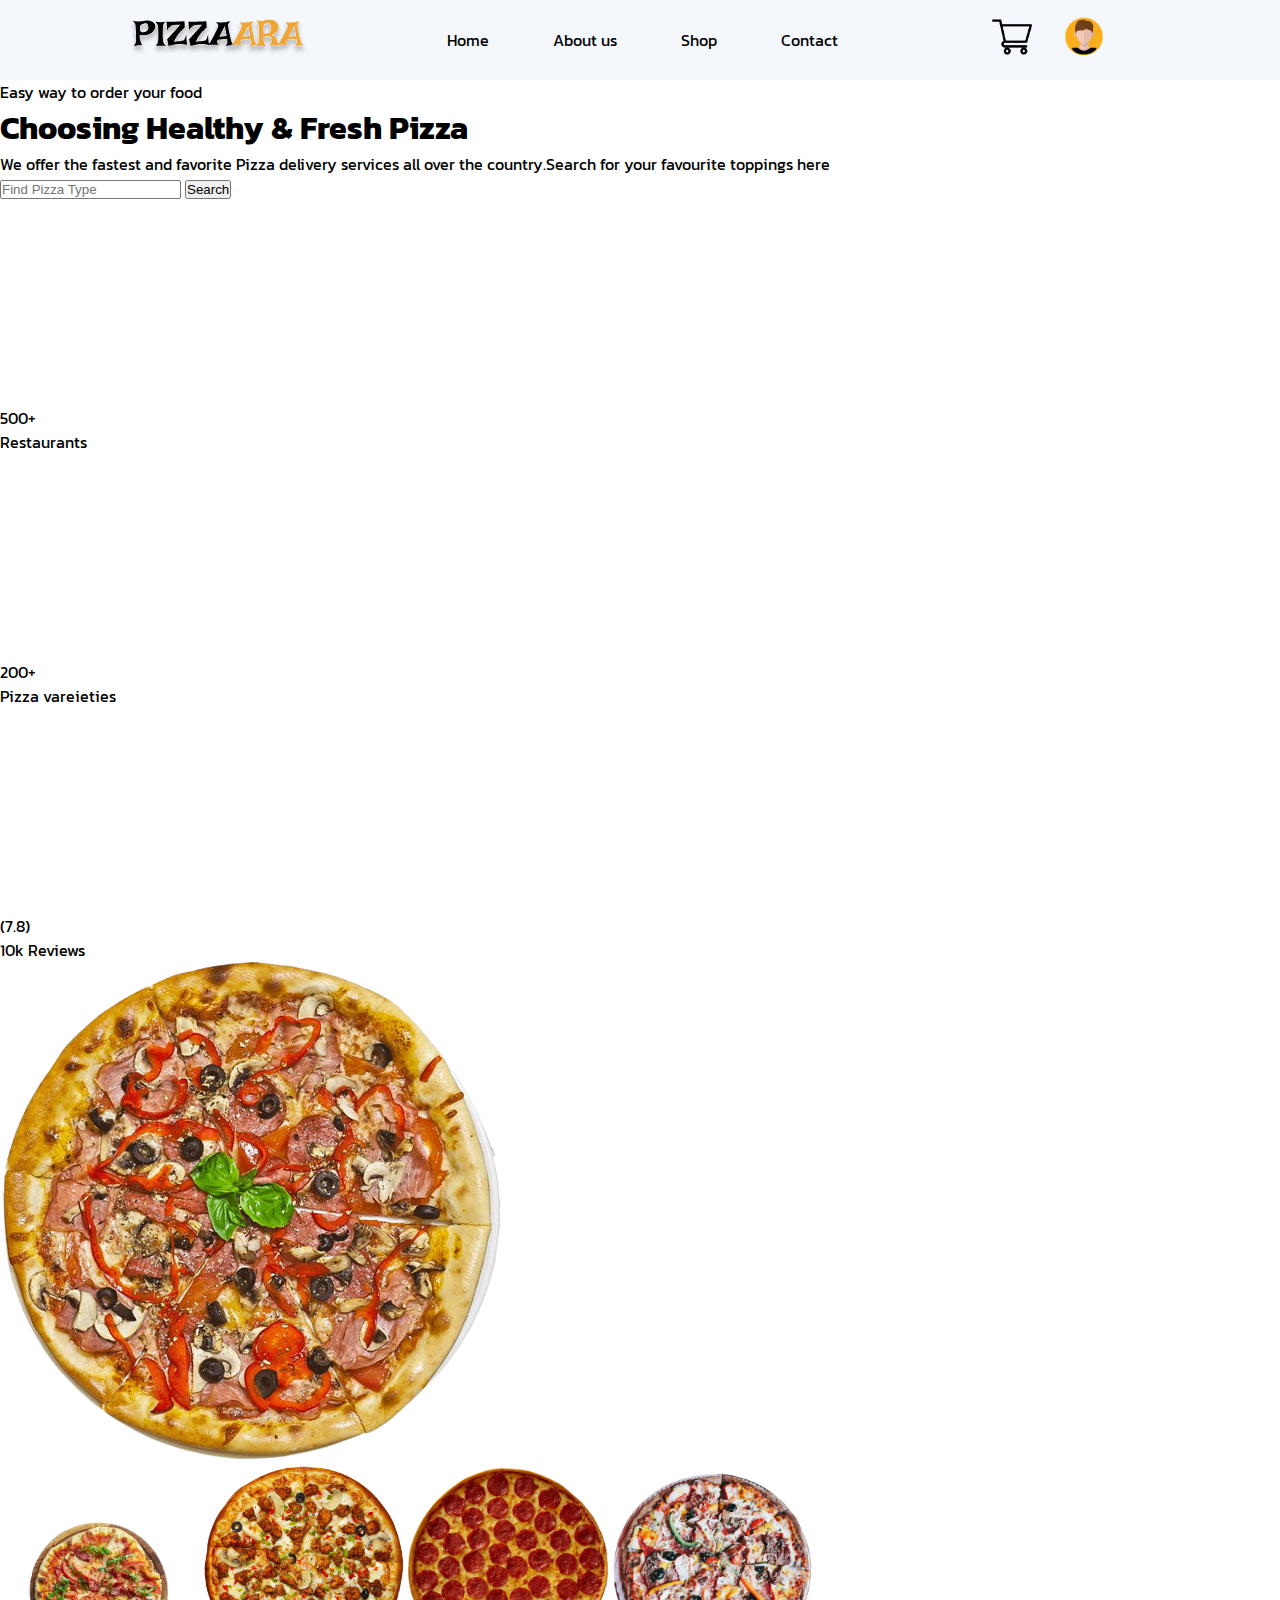
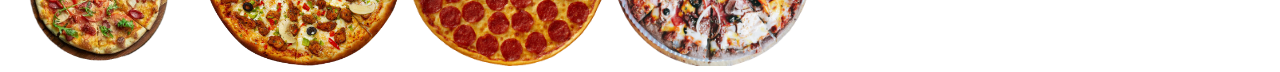
==== index.html @ 5b7cef4e "completed the markup for the hero-secction" ====
<!DOCTYPE html>
<html lang="en">
  <head>
    <link
      rel="stylesheet"
      href="https://cdnjs.cloudflare.com/ajax/libs/font-awesome/6.4.0/css/all.min.css"
      integrity="sha512-iecdLmaskl7CVkqkXNQ/ZH/XLlvWZOJyj7Yy7tcenmpD1ypASozpmT/E0iPtmFIB46ZmdtAc9eNBvH0H/ZpiBw=="
      crossorigin="anonymous"
      referrerpolicy="no-referrer"
    />
    <link rel="preconnect" href="https://fonts.googleapis.com" />
    <link rel="preconnect" href="https://fonts.gstatic.com" crossorigin />
    <link
      href="https://fonts.googleapis.com/css2?family=Kanit:wght@400;700&display=swap"
      rel="stylesheet"
    />
    <link href="CSS/style.css" rel="stylesheet" />
    <meta charset="UTF-8" />
    <meta http-equiv="X-UA-Compatible" content="IE=edge" />
    <meta name="viewport" content="width=device-width, initial-scale=1.0" />
    <title>Pizaara Deliveries</title>
  </head>
  <body>
    <header>
      <nav class="nav">
        <div class="container">
          <div class="nav__container">
            <div class="nav__left">
              <img src="images/logo.svg" alt="logo for pizzaara deliveries" />
            </div>
            <div class="nav__center">
              <ul>
                <li><a href="#">Home</a></li>
                <li><a href="#">About us</a></li>
                <li><a href="#">Shop</a></li>
                <li><a href="#">Contact</a></li>
              </ul>
            </div>
            <div class="nav__right">
              <ul>
                <li>
                  <img
                    width="40"
                    src="images/shopping-cart.png"
                    alt="shopping-cart"
                  />
                </li>
                <li>
                  <img width="40" src="images/avatar.png" alt="user profile" />
                </li>
                <li><i class="fa-solid fa-bars-staggered"></i></li>
              </ul>
            </div>
          </div>
        </div>
      </nav>
      <section class="hero">
        <div class="hero__left">
          <p>Easy way to order your food</p>
          <h1>
            Choosing <span class="hero__left--orange">Healthy</span> &<span
              class="hero__left--orange"
            >
              Fresh </span
            >Pizza
          </h1>
          <p>
            We offer the fastest and favorite Pizza delivery services all over
            the country.Search for your favourite toppings here
          </p>
          <div class="hero__left--search">
            <i class="fa-solid fa-magnifying-glass"></i>
            <form>
              <input placeholder="Find Pizza Type" type="text" />
              <button type="submit">Search</button>
            </form>
          </div>
          <div class="hero__left--stats">
            <div class="hero__left__stats--gray">
              <div>
                <img
                  width="200"
                  src="images/cutlery.png"
                  alt="these are cutlery"
                />
              </div>
              <p>500+</p>
              <p>Restaurants</p>
            </div>
            <div class="hero__left__stats--gray">
              <div>
                <img
                  width="200"
                  src="images/fresh-pizza.png"
                  alt="they are fresh-pizza"
                />
              </div>
              <p>200+</p>
              <p>Pizza vareieties</p>
            </div>
            <div class="hero__left__stats--gray">
              <div><img width="200" src="images/star.png" alt="star" /></div>
              <p>(7.8)</p>
              <p>10k Reviews</p>
            </div>
          </div>
        </div>

        <div class="hero__right">
          <div>
            <div class="hero__right--large">
              <img src="images/hero-pizza.png" alt="hero-pizza"/>
            </div>
            <div class="hero__right--small">
              <img width="200" src="images/pizza-1.png" alt="pizza-1"/>
              <img width="200" src="images/pizza-2.png" alt="pizza-2"/>
              <img width="200" src="images/pizza-3.png" alt="pizza-3"/>
              <img  width="200" src="images/pizza-4.png" alt="pizza-4"/>
            </div>
          </div>
        </div>
      </section>
    </header>
    <main></main>
    <footer></footer>
  </body>
</html>
---- CSS/style.css ----
* {
  padding: 0;
  margin: 0;
  box-sizing: border-box;
}

.container {
  margin: 0 auto;
  width: 80%;
}

ul li {
  list-style-type: none;
}

a {
  text-decoration: none;
}

body {
  font-family: "Kanit", sans-serif;
}

.nav {
  background-color: #f4f7fb;
}
.nav__container {
  display: flex;
  justify-content: space-between;
  align-items: center;
  flex-direction: row;
}
.nav ul {
  display: flex;
  justify-content: space-between;
  align-items: center;
  flex-direction: row;
}
.nav ul li {
  padding: 1em;
  font-size: 1rem;
}
.nav ul li a {
  color: #000;
  padding: 1em;
}
.nav ul li a:hover {
  background-color: #eea539;
  color: #fff;
}
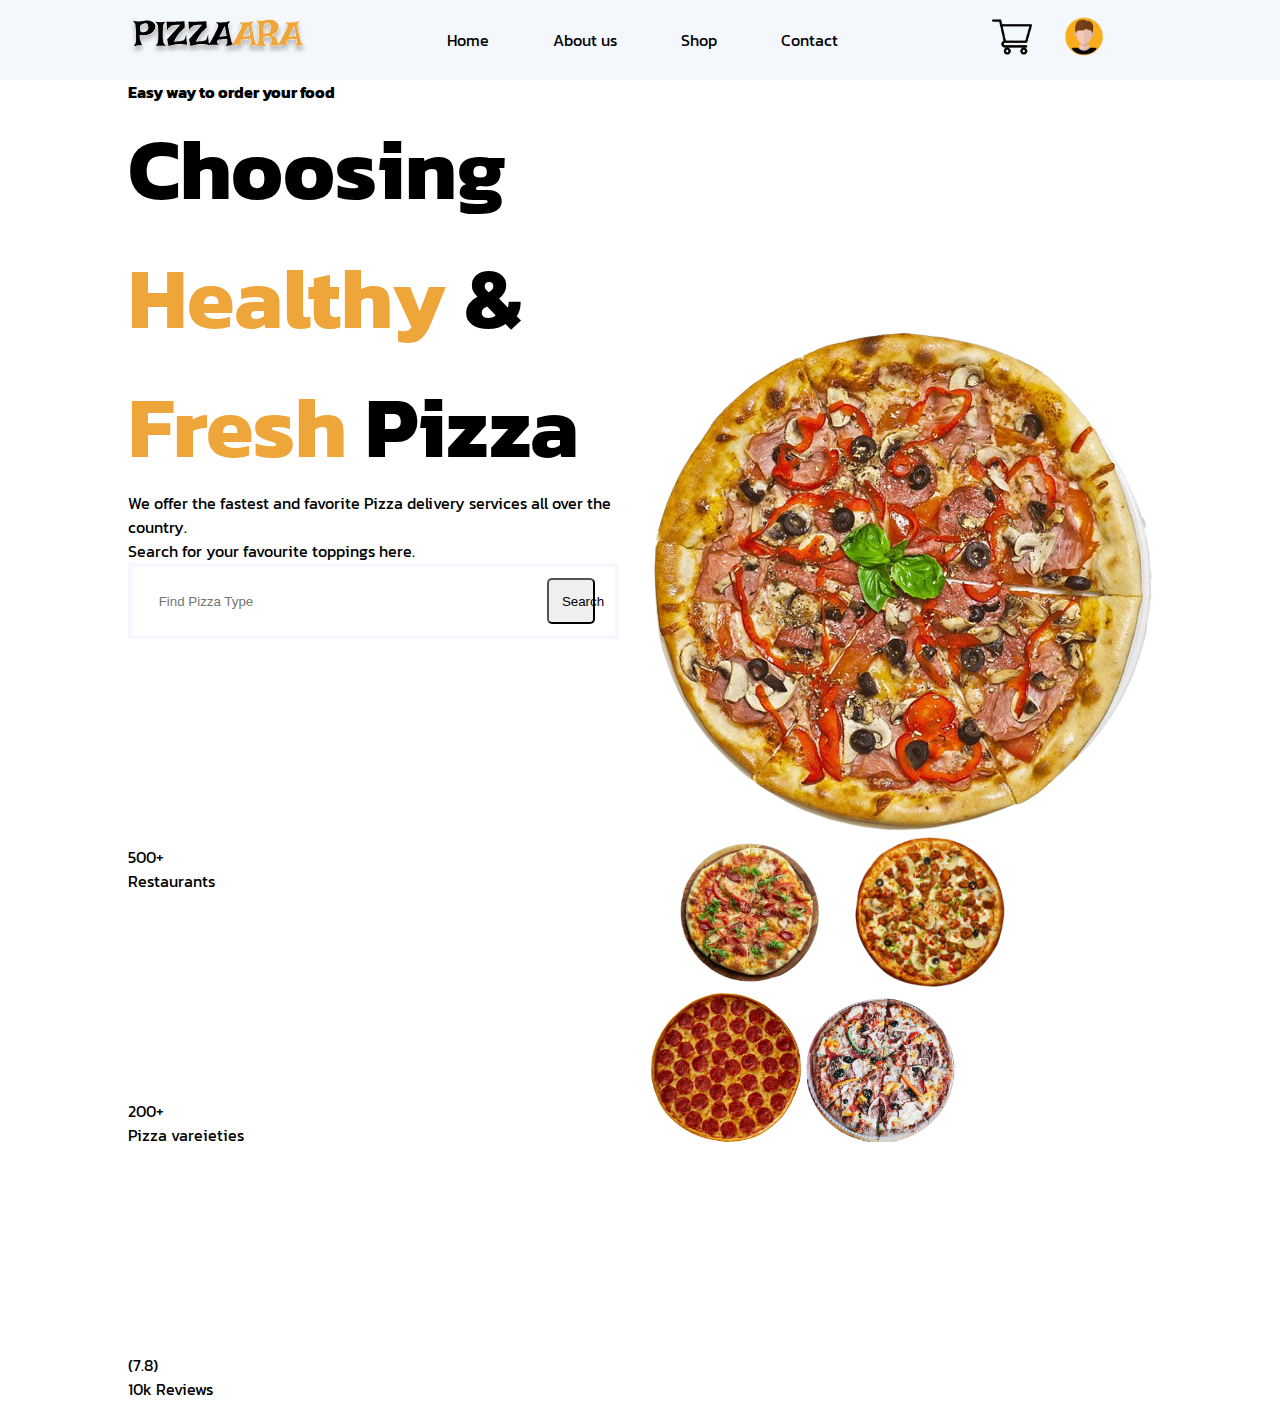
==== commit a1399e92: "styled the h1 and the inputs" ====
--- a/index.html
+++ b/index.html
@@ -55,10 +55,12 @@
         </div>
       </nav>
       <section class="hero">
+        <div class="container">
+          <div class="hero__container">
         <div class="hero__left">
-          <p>Easy way to order your food</p>
+          <p><strong>Easy way to order your food</strong></p>
           <h1>
-            Choosing <span class="hero__left--orange">Healthy</span> &<span
+            Choosing <span class="hero__left--orange">Healthy</span> & <span
               class="hero__left--orange"
             >
               Fresh </span
@@ -66,8 +68,8 @@
           </h1>
           <p>
             We offer the fastest and favorite Pizza delivery services all over
-            the country.Search for your favourite toppings here
-          </p>
+            the country.</p>
+            <p>Search for your favourite toppings here.</p>
           <div class="hero__left--search">
             <i class="fa-solid fa-magnifying-glass"></i>
             <form>
@@ -75,6 +77,7 @@
               <button type="submit">Search</button>
             </form>
           </div>
+          
           <div class="hero__left--stats">
             <div class="hero__left__stats--gray">
               <div>
@@ -105,7 +108,6 @@
             </div>
           </div>
         </div>
-
         <div class="hero__right">
           <div>
             <div class="hero__right--large">
@@ -113,11 +115,13 @@
             </div>
             <div class="hero__right--small">
               <img width="200" src="images/pizza-1.png" alt="pizza-1"/>
-              <img width="200" src="images/pizza-2.png" alt="pizza-2"/>
-              <img width="200" src="images/pizza-3.png" alt="pizza-3"/>
-              <img  width="200" src="images/pizza-4.png" alt="pizza-4"/>
+              <img width="150" src="images/pizza-2.png" alt="pizza-2"/>
+              <img width="150" src="images/pizza-3.png" alt="pizza-3"/>
+              <img  width="150" src="images/pizza-4.png" alt="pizza-4"/>
             </div>
           </div>
+        </div>
+        </div>
         </div>
       </section>
     </header>
--- a/CSS/style.css
+++ b/CSS/style.css
@@ -47,4 +47,42 @@
 .nav ul li a:hover {
   background-color: #eea539;
   color: #fff;
+}
+
+.hero__container {
+  display: flex;
+  justify-content: space-between;
+  align-items: center;
+  flex-direction: row;
+  gap: 2em;
+}
+.hero__container h1 {
+  font-size: 5.4rem;
+}
+.hero__container form {
+  width: 100%;
+}
+.hero__container input {
+  padding: 2em;
+  border: none;
+  outline: none;
+  width: 85%;
+}
+.hero__container button {
+  padding: 1em;
+  border-radius: 5px;
+  width: 10%;
+}
+.hero__left--orange {
+  color: #eea539;
+}
+.hero__left--search {
+  display: flex;
+  justify-content: flex-start;
+  align-items: center;
+  flex-direction: row;
+  border: 4px solid #f4f7fb;
+}
+.hero__left, .hero__right {
+  flex: 1;
 }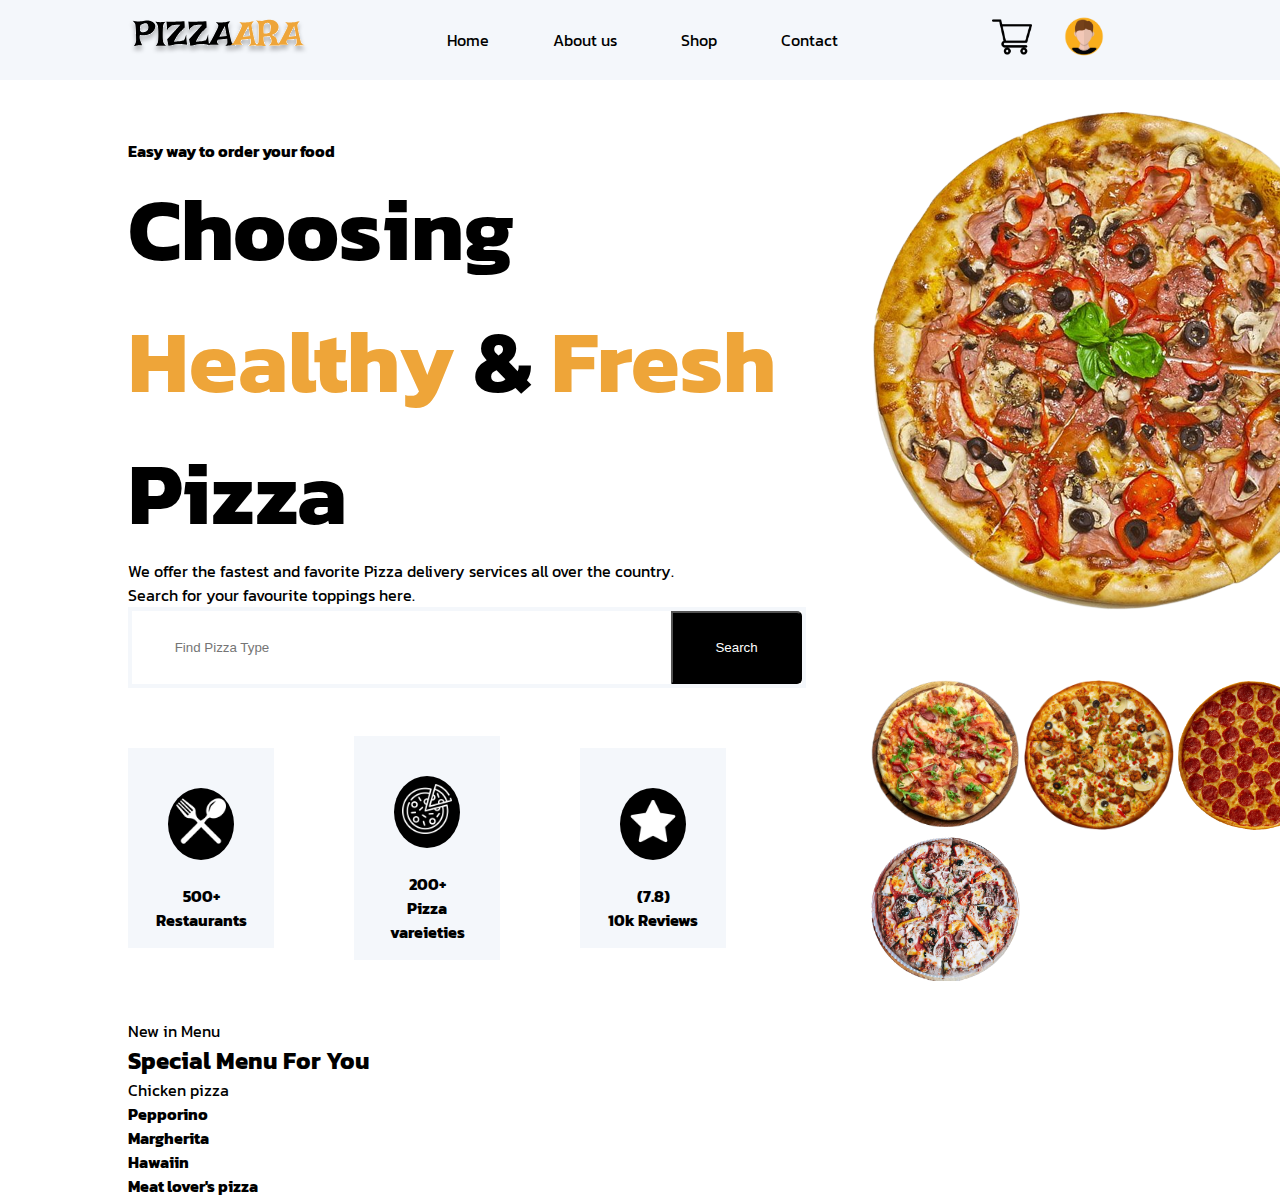
==== commit d58fd33e: "worked on the hero-section markup" ====
--- a/index.html
+++ b/index.html
@@ -32,8 +32,8 @@
               <ul>
                 <li><a href="#">Home</a></li>
                 <li><a href="#">About us</a></li>
-                <li><a href="#">Shop</a></li>
-                <li><a href="#">Contact</a></li>
+                <li><a href="/shop">Shop</a></li>
+                <li><a href=" /contact.html">Contact</a></li>
               </ul>
             </div>
             <div class="nav__right">
@@ -71,40 +71,40 @@
             the country.</p>
             <p>Search for your favourite toppings here.</p>
           <div class="hero__left--search">
-            <i class="fa-solid fa-magnifying-glass"></i>
+            <i class="fa-solid fa-magnifying-glass fa-2x"></i>
             <form>
               <input placeholder="Find Pizza Type" type="text" />
               <button type="submit">Search</button>
             </form>
           </div>
           
-          <div class="hero__left--stats">
+          <div class="hero__left__stats">
             <div class="hero__left__stats--gray">
-              <div>
+              <div class="hero__left__stats--img">
                 <img
-                  width="200"
+                  width="50"
                   src="images/cutlery.png"
                   alt="these are cutlery"
                 />
               </div>
-              <p>500+</p>
-              <p>Restaurants</p>
+              <p><strong>500+</strong></p>
+              <p><strong>Restaurants</strong></p>
             </div>
             <div class="hero__left__stats--gray">
-              <div>
+              <div class="hero__left__stats--img">
                 <img
-                  width="200"
+                  width="50"
                   src="images/fresh-pizza.png"
                   alt="they are fresh-pizza"
                 />
               </div>
-              <p>200+</p>
-              <p>Pizza vareieties</p>
+              <p><strong>200+</strong></p>
+              <p><strong>Pizza vareieties</strong></p>
             </div>
             <div class="hero__left__stats--gray">
-              <div><img width="200" src="images/star.png" alt="star" /></div>
-              <p>(7.8)</p>
-              <p>10k Reviews</p>
+              <div class="hero__left__stats--img"><img width="50" src="images/star.png" alt="star" /></div>
+              <p><strong>(7.8)</strong></p>
+              <p><strong>10k Reviews</strong></p>
             </div>
           </div>
         </div>
@@ -114,7 +114,7 @@
               <img src="images/hero-pizza.png" alt="hero-pizza"/>
             </div>
             <div class="hero__right--small">
-              <img width="200" src="images/pizza-1.png" alt="pizza-1"/>
+              <img width="150" src="images/pizza-1.png" alt="pizza-1"/>
               <img width="150" src="images/pizza-2.png" alt="pizza-2"/>
               <img width="150" src="images/pizza-3.png" alt="pizza-3"/>
               <img  width="150" src="images/pizza-4.png" alt="pizza-4"/>
@@ -125,7 +125,30 @@
         </div>
       </section>
     </header>
-    <main></main>
+    <main>
+      <section>
+        <div class="container">
+          <div class="menu__container">
+            <div>
+              <p>New in Menu</p>
+              <h2><span>Special Menu</span> For You</h2>
+            </div>
+            <div>
+              <ul>
+                <li><span>Chicken pizza</span></li>
+                <li><strong>Pepporino</strong></li>
+                <li><strong>Margherita</strong></li>
+                <li><strong>Hawaiin</strong></li>
+                <li> <strong>Meat lover's pizza</strong></li>
+              </ul>
+            </div>
+            <div>
+
+            </div>
+                   </div>
+          </div>
+      </section>
+    </main>
     <footer></footer>
   </body>
 </html>
--- a/CSS/style.css
+++ b/CSS/style.css
@@ -57,21 +57,27 @@
   gap: 2em;
 }
 .hero__container h1 {
-  font-size: 5.4rem;
+  font-size: 5.5rem;
 }
 .hero__container form {
   width: 100%;
+  font-size: 0;
 }
 .hero__container input {
   padding: 2em;
   border: none;
   outline: none;
-  width: 85%;
+  width: 80%;
 }
 .hero__container button {
-  padding: 1em;
-  border-radius: 5px;
-  width: 10%;
+  padding: 2em 0;
+  width: 20%;
+  background-color: #000;
+  color: #fff;
+  border-top-right-radius: 5px;
+  border-bottom-right-radius: 5px;
+  border-top-left-radius: 0;
+  border-bottom-left-radius: 0;
 }
 .hero__left--orange {
   color: #eea539;
@@ -82,7 +88,42 @@
   align-items: center;
   flex-direction: row;
   border: 4px solid #f4f7fb;
+  padding-left: 1em;
+}
+.hero__left__stats {
+  display: flex;
+  justify-content: space-between;
+  align-items: center;
+  flex-direction: row;
+  margin-top: 3em;
+}
+.hero__left__stats--gray {
+  border: 2px;
+  background-color: #f4f7fb;
+  padding: 1em;
+  margin-right: 5em;
+}
+.hero__left__stats--gray div {
+  border-radius: 50%;
+  background-color: #000;
+  padding: 0.5em;
+  margin: 1.5em;
+}
+.hero__left__stats--gray p {
+  text-align: center;
 }
 .hero__left, .hero__right {
   flex: 1;
+}
+.hero__right {
+  display: flex;
+  justify-content: space-between;
+  align-items: center;
+  flex-direction: column;
+}
+.hero__right--large {
+  padding: 2em;
+}
+.hero__right--small {
+  padding: 2em;
 }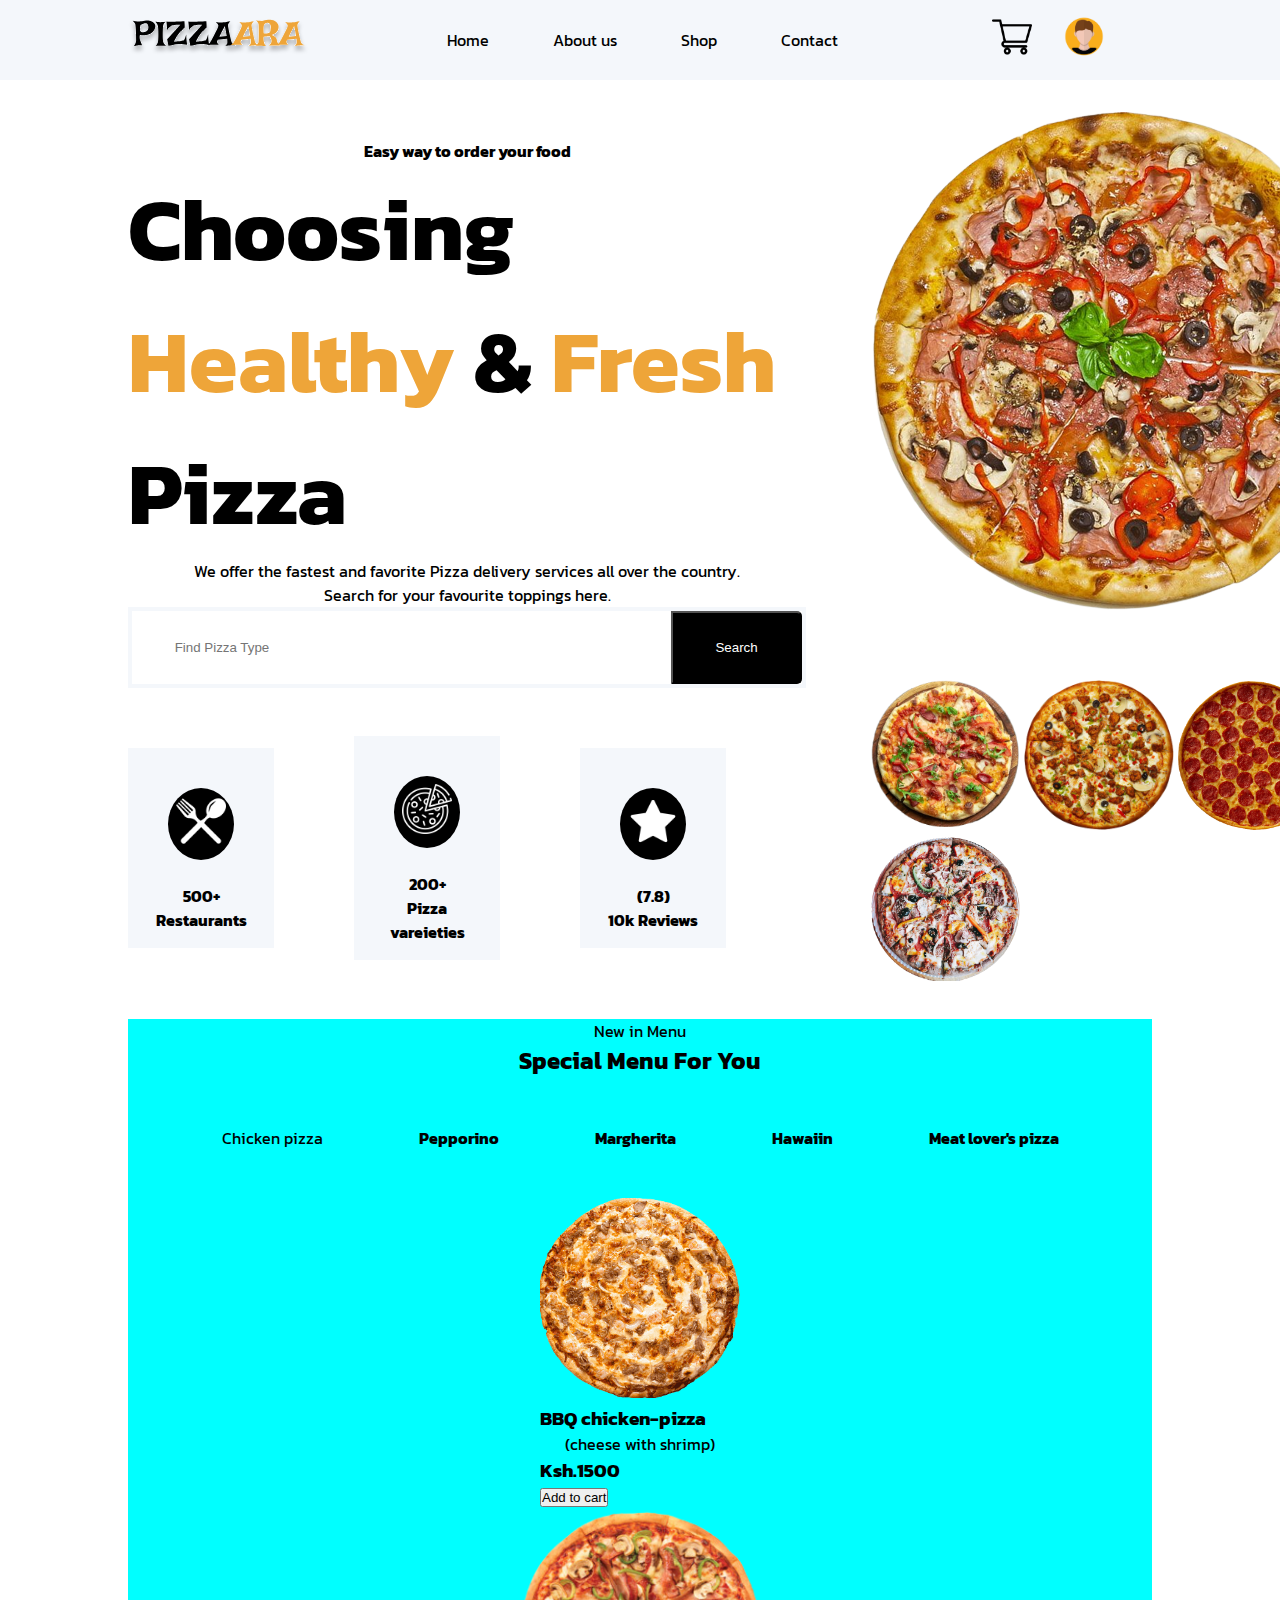
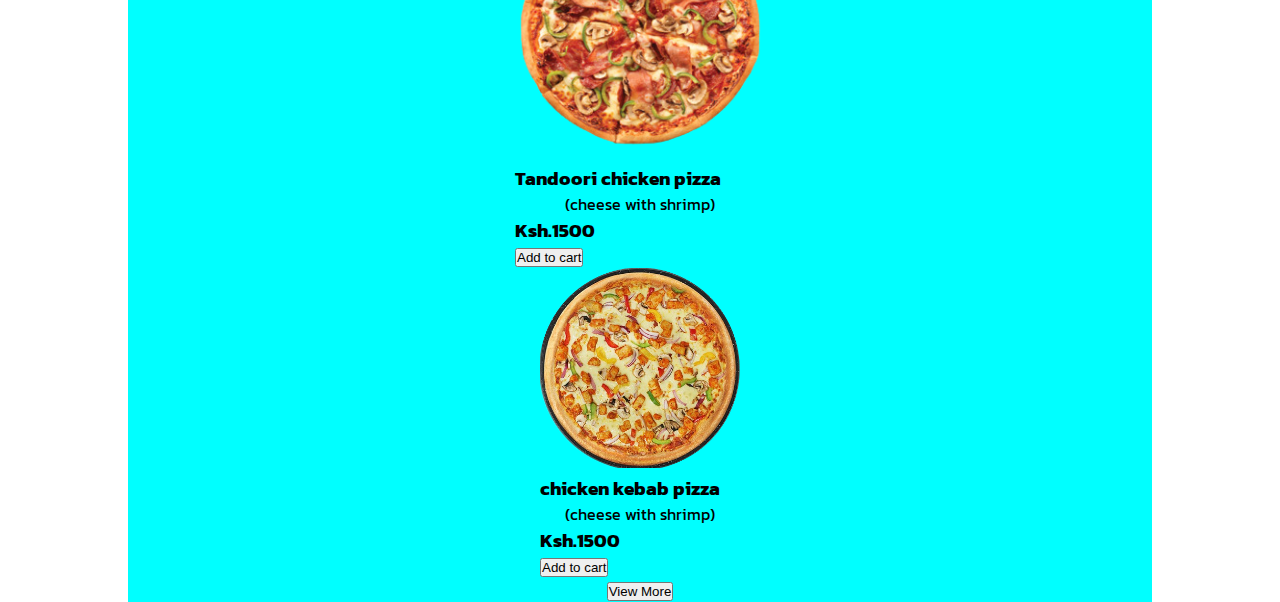
==== commit 27ea5bbd: "worked on the menu markup" ====
--- a/index.html
+++ b/index.html
@@ -18,7 +18,7 @@
     <meta charset="UTF-8" />
     <meta http-equiv="X-UA-Compatible" content="IE=edge" />
     <meta name="viewport" content="width=device-width, initial-scale=1.0" />
-    <title>Pizaara Deliveries</title>
+    <title>Pizzaara Deliveries</title>
   </head>
   <body>
     <header>
@@ -32,7 +32,7 @@
               <ul>
                 <li><a href="#">Home</a></li>
                 <li><a href="#">About us</a></li>
-                <li><a href="/shop">Shop</a></li>
+                <li><a href="/shop.html">Shop</a></li>
                 <li><a href=" /contact.html">Contact</a></li>
               </ul>
             </div>
@@ -126,9 +126,10 @@
       </section>
     </header>
     <main>
-      <section>
+      <section class="menu">
         <div class="container">
           <div class="menu__container">
+            <div>
             <div>
               <p>New in Menu</p>
               <h2><span>Special Menu</span> For You</h2>
@@ -142,10 +143,31 @@
                 <li> <strong>Meat lover's pizza</strong></li>
               </ul>
             </div>
-            <div>
-
+              </div>
+<div>
+  <img width="200"  src="images/barbecue-chicken-pizza.png" alt=" chicken-pizza">
+  <h3>BBQ chicken-pizza</h3>
+  <p>(cheese with shrimp)</p>
+  <h3>Ksh.1500</h3>
+  <button>Add to cart</button>
+</div>
+<div>
+  <img width="250" src="images/tandoori-chicken.png" alt=" tandoori pizza">
+  <h3>Tandoori chicken pizza</h3>
+  <p>(cheese with shrimp)</p>
+  <h3>Ksh.1500</h3>
+  <button>Add to cart</button>
+</div>
+<div>
+  <img width="200" src="images/chicken-kebab.png" alt=" kebab-pizza">
+  <h3>chicken kebab pizza</h3>
+  <p>(cheese with shrimp)</p>
+  <h3>Ksh.1500</h3>
+  <button>Add to cart</button>
+</div>
+<div><button>View More</button></div>
             </div>
-                   </div>
+            </div>
           </div>
       </section>
     </main>
--- a/CSS/style.css
+++ b/CSS/style.css
@@ -19,6 +19,10 @@
 
 body {
   font-family: "Kanit", sans-serif;
+}
+
+p {
+  text-align: center;
 }
 
 .nav {
@@ -126,4 +130,26 @@
 }
 .hero__right--small {
   padding: 2em;
+}
+
+.menu__container {
+  background-color: aqua;
+  display: flex;
+  justify-content: space-between;
+  align-items: center;
+  flex-direction: column;
+}
+.menu ul {
+  display: flex;
+  justify-content: space-between;
+  align-items: center;
+  flex-direction: row;
+}
+.menu ul li {
+  padding: auto;
+  margin: 3em;
+  text-align: center;
+}
+.menu h2 {
+  text-align: center;
 }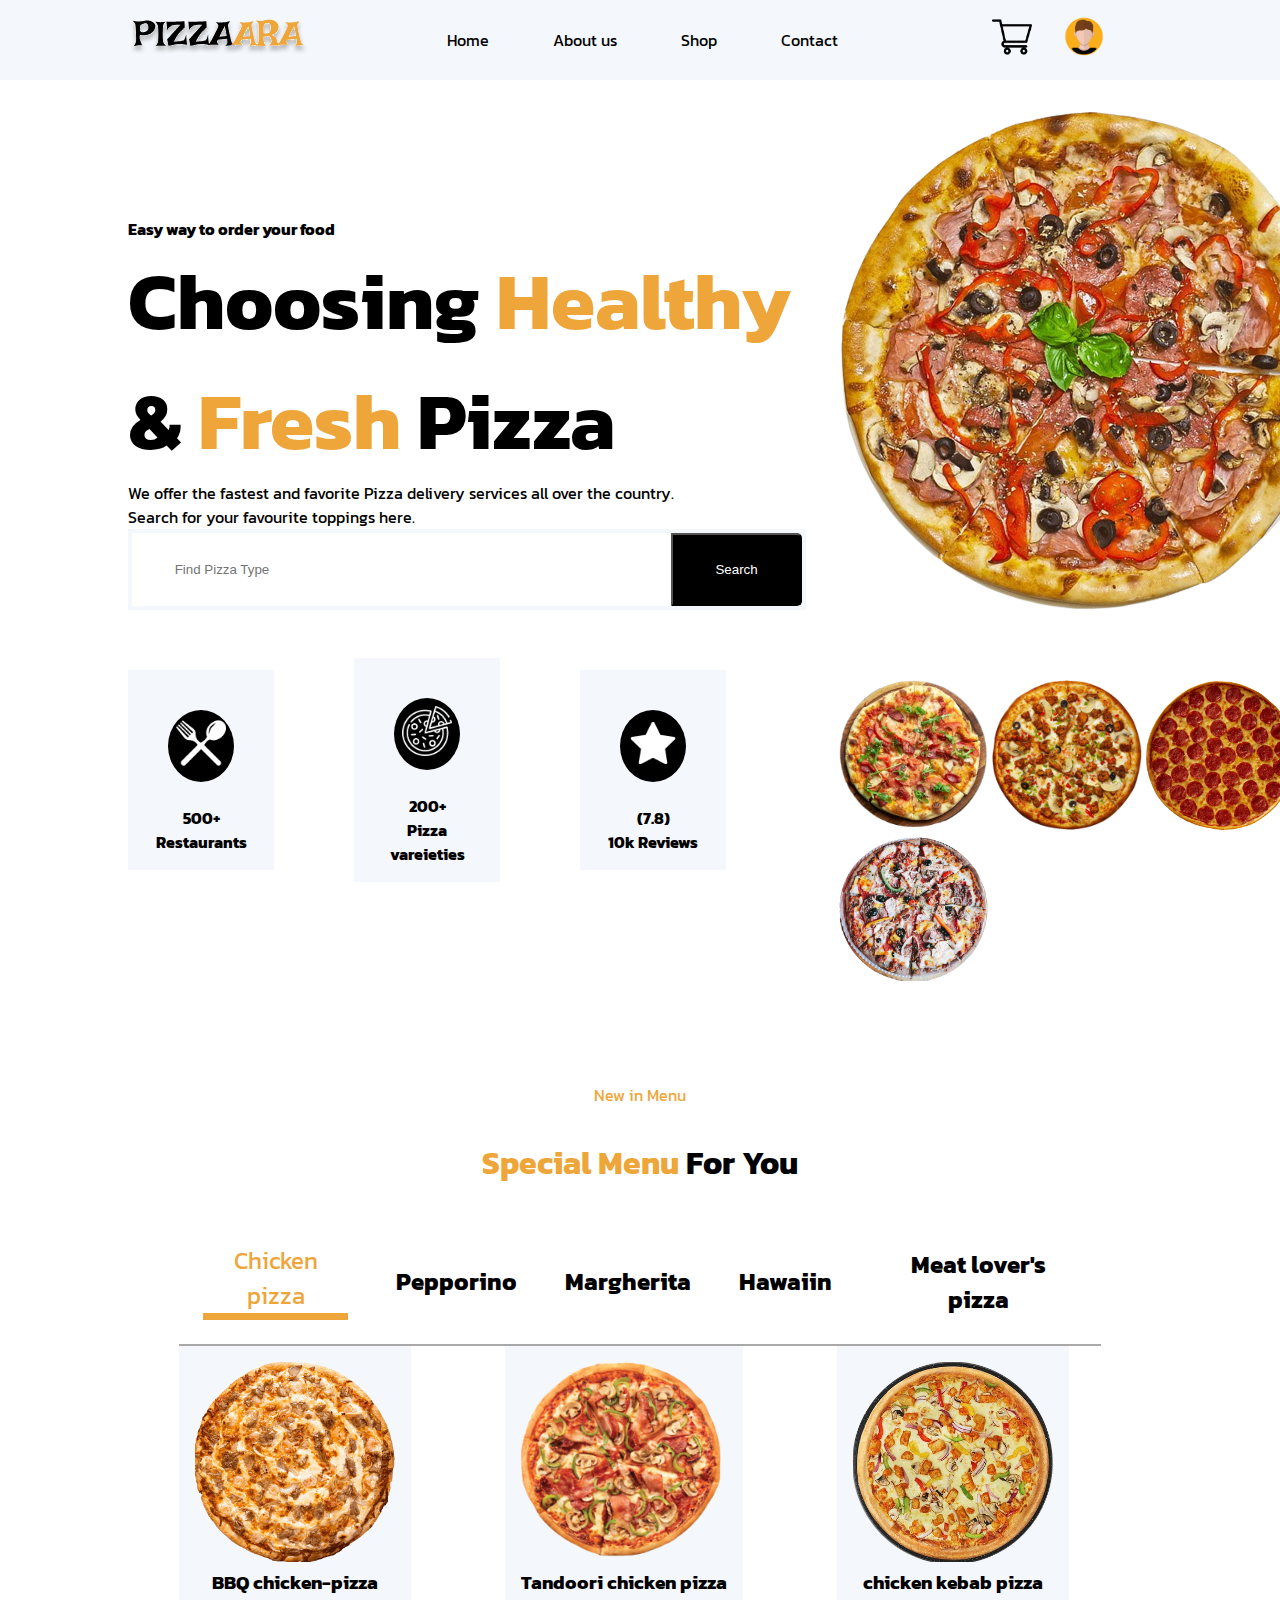
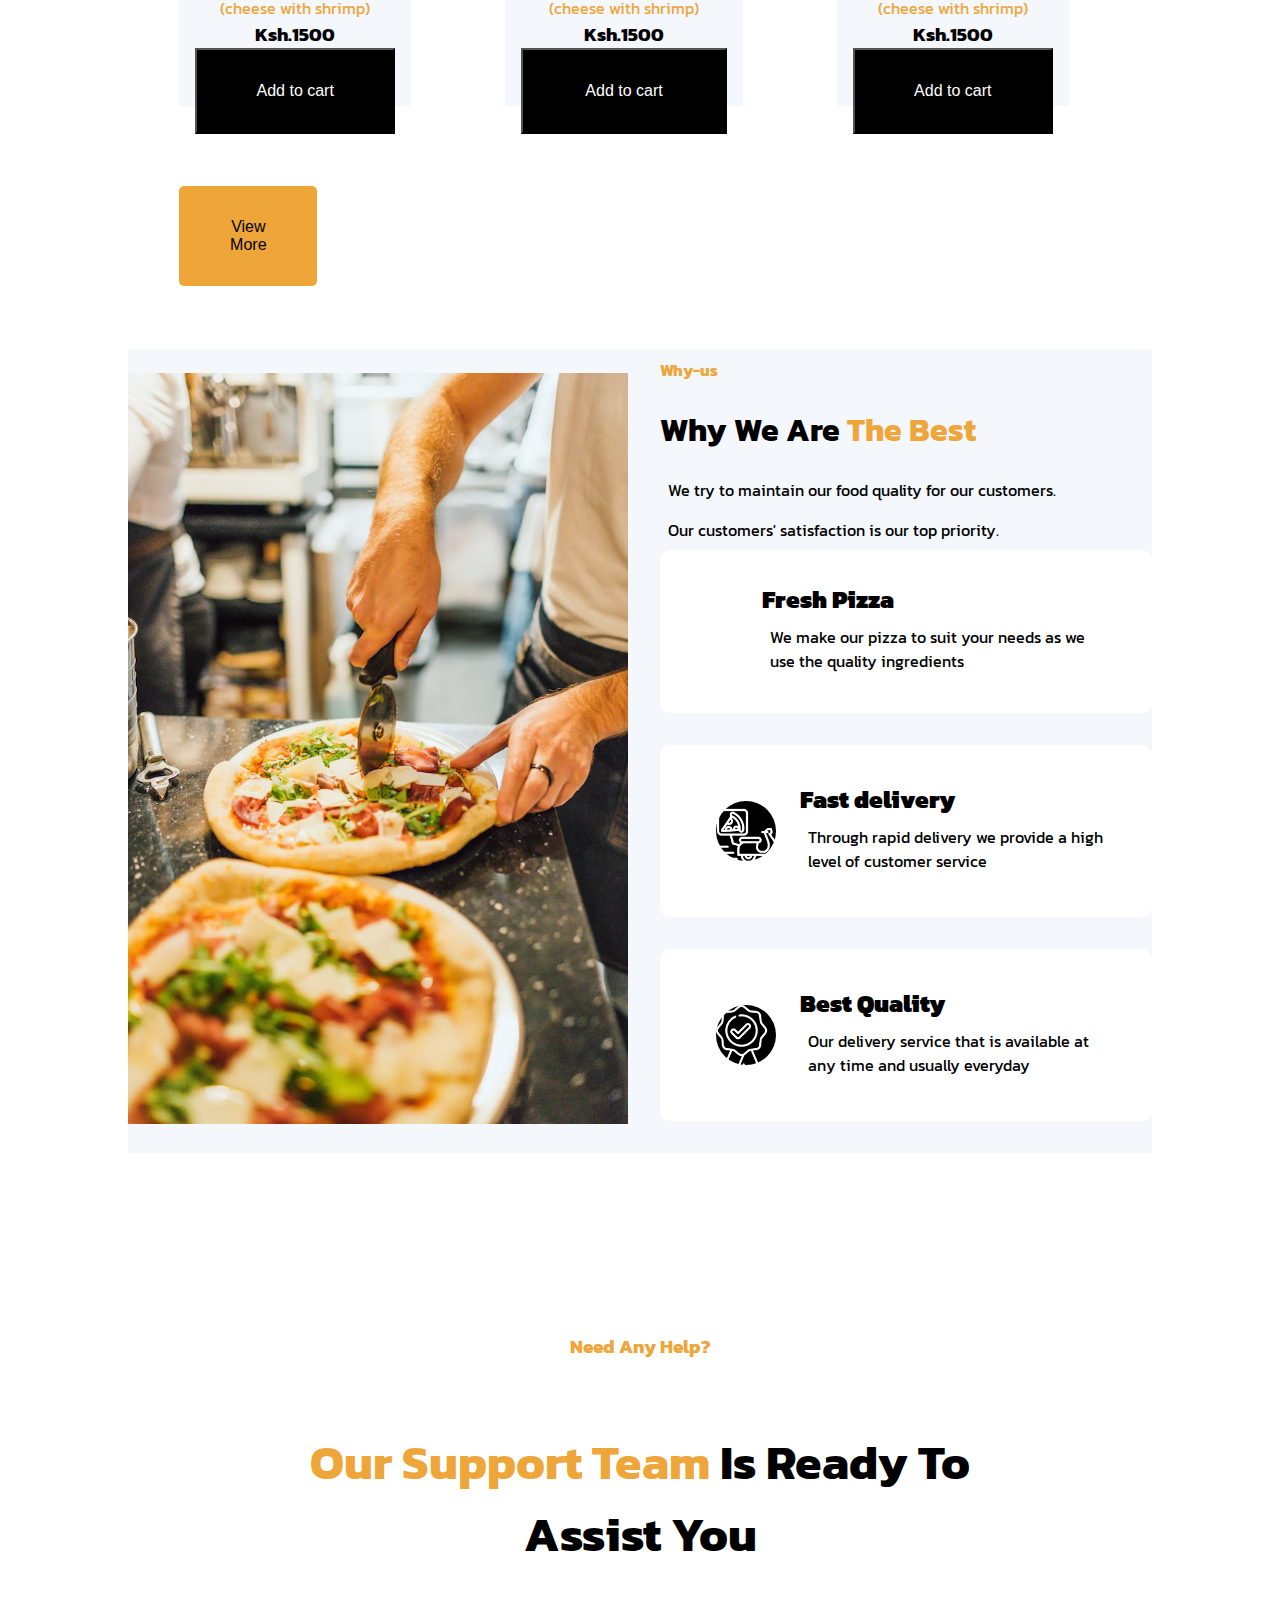
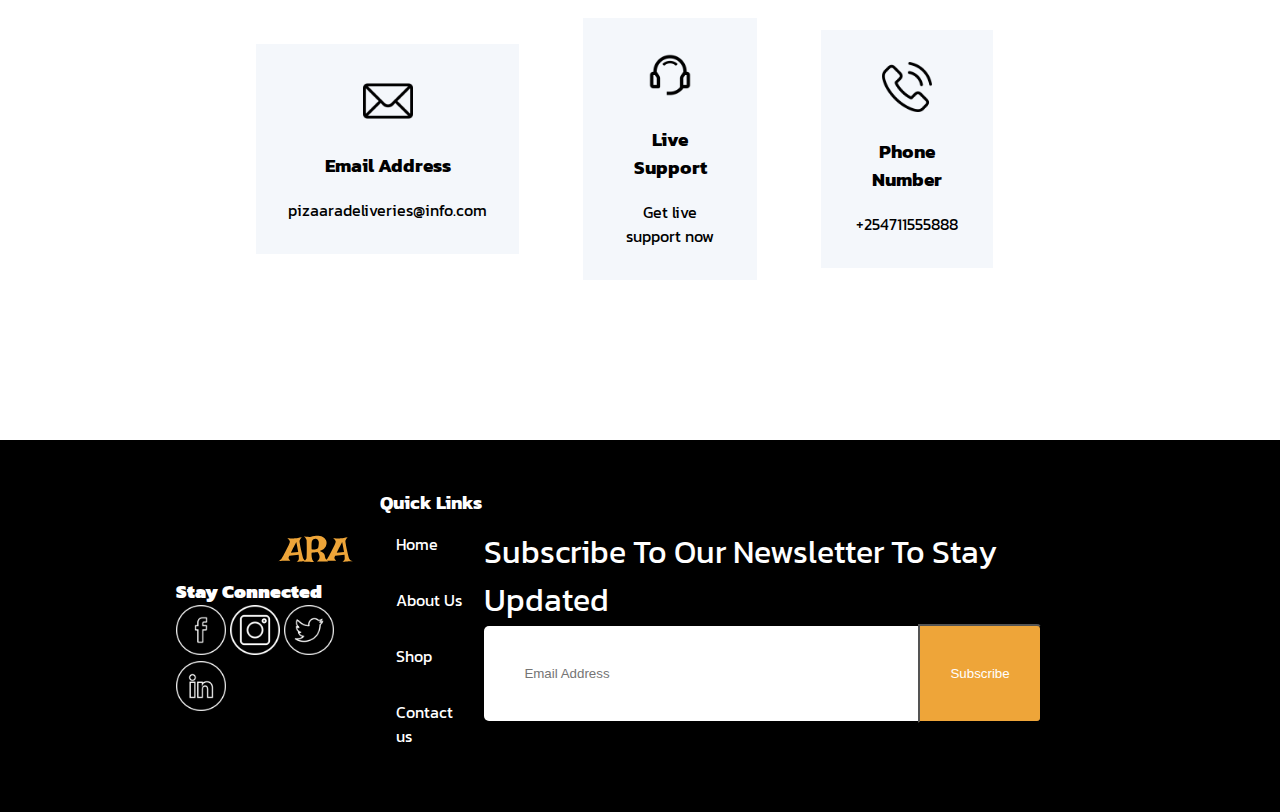
==== commit 0470cbbb: "worked on the section and the footer" ====
--- a/index.html
+++ b/index.html
@@ -32,7 +32,7 @@
               <ul>
                 <li><a href="#">Home</a></li>
                 <li><a href="#">About us</a></li>
-                <li><a href="/shop.html">Shop</a></li>
+                <li><a href="./pages/shop.html">Shop</a></li>
                 <li><a href=" /contact.html">Contact</a></li>
               </ul>
             </div>
@@ -57,120 +57,266 @@
       <section class="hero">
         <div class="container">
           <div class="hero__container">
-        <div class="hero__left">
-          <p><strong>Easy way to order your food</strong></p>
-          <h1>
-            Choosing <span class="hero__left--orange">Healthy</span> & <span
-              class="hero__left--orange"
-            >
-              Fresh </span
-            >Pizza
-          </h1>
-          <p>
-            We offer the fastest and favorite Pizza delivery services all over
-            the country.</p>
-            <p>Search for your favourite toppings here.</p>
-          <div class="hero__left--search">
-            <i class="fa-solid fa-magnifying-glass fa-2x"></i>
-            <form>
-              <input placeholder="Find Pizza Type" type="text" />
-              <button type="submit">Search</button>
-            </form>
-          </div>
-          
-          <div class="hero__left__stats">
-            <div class="hero__left__stats--gray">
-              <div class="hero__left__stats--img">
-                <img
-                  width="50"
-                  src="images/cutlery.png"
-                  alt="these are cutlery"
-                />
-              </div>
-              <p><strong>500+</strong></p>
-              <p><strong>Restaurants</strong></p>
-            </div>
-            <div class="hero__left__stats--gray">
-              <div class="hero__left__stats--img">
-                <img
-                  width="50"
-                  src="images/fresh-pizza.png"
-                  alt="they are fresh-pizza"
-                />
-              </div>
-              <p><strong>200+</strong></p>
-              <p><strong>Pizza vareieties</strong></p>
-            </div>
-            <div class="hero__left__stats--gray">
-              <div class="hero__left__stats--img"><img width="50" src="images/star.png" alt="star" /></div>
-              <p><strong>(7.8)</strong></p>
-              <p><strong>10k Reviews</strong></p>
-            </div>
-          </div>
-        </div>
-        <div class="hero__right">
-          <div>
-            <div class="hero__right--large">
-              <img src="images/hero-pizza.png" alt="hero-pizza"/>
-            </div>
-            <div class="hero__right--small">
-              <img width="150" src="images/pizza-1.png" alt="pizza-1"/>
-              <img width="150" src="images/pizza-2.png" alt="pizza-2"/>
-              <img width="150" src="images/pizza-3.png" alt="pizza-3"/>
-              <img  width="150" src="images/pizza-4.png" alt="pizza-4"/>
-            </div>
-          </div>
-        </div>
-        </div>
+            <div class="hero__left">
+              <p><strong>Easy way to order your food</strong></p>
+              <h1>
+                Choosing <span class="hero__left--orange">Healthy</span> &
+                <span class="hero__left--orange"> Fresh </span>Pizza
+              </h1>
+              <p>
+                We offer the fastest and favorite Pizza delivery services all
+                over the country.
+              </p>
+              <p>Search for your favourite toppings here.</p>
+              <div class="hero__left--search">
+                <i class="fa-solid fa-magnifying-glass fa-2x"></i>
+                <form>
+                  <input placeholder="Find Pizza Type" type="text" />
+                  <button type="submit">Search</button>
+                </form>
+              </div>
+
+              <div class="hero__left__stats">
+                <div class="hero__left__stats--gray">
+                  <div class="hero__left__stats--img">
+                    <img
+                      width="50"
+                      src="images/cutlery.png"
+                      alt="these are cutlery"
+                    />
+                  </div>
+                  <p><strong>500+</strong></p>
+                  <p><strong>Restaurants</strong></p>
+                </div>
+                <div class="hero__left__stats--gray">
+                  <div class="hero__left__stats--img">
+                    <img
+                      width="50"
+                      src="images/fresh-pizza.png"
+                      alt="they are fresh-pizza"
+                    />
+                  </div>
+                  <p><strong>200+</strong></p>
+                  <p><strong>Pizza vareieties</strong></p>
+                </div>
+                <div class="hero__left__stats--gray">
+                  <div class="hero__left__stats--img">
+                    <img width="50" src="images/star.png" alt="star" />
+                  </div>
+                  <p><strong>(7.8)</strong></p>
+                  <p><strong>10k Reviews</strong></p>
+                </div>
+              </div>
+            </div>
+            <div class="hero__right">
+              <div>
+                <div class="hero__right--large">
+                  <img src="images/hero-pizza.png" alt="hero-pizza" />
+                </div>
+                <div class="hero__right--small">
+                  <img width="150" src="images/pizza-1.png" alt="pizza-1" />
+                  <img width="150" src="images/pizza-2.png" alt="pizza-2" />
+                  <img width="150" src="images/pizza-3.png" alt="pizza-3" />
+                  <img width="150" src="images/pizza-4.png" alt="pizza-4" />
+                </div>
+              </div>
+            </div>
+          </div>
         </div>
       </section>
     </header>
+
+    <!-- Main Part Starts Here -->
     <main>
       <section class="menu">
         <div class="container">
+          <div>
+            <p>New in Menu</p>
+            <h2><span class="menu__orange"> Special Menu </span> For You</h2>
+          </div>
+          <div>
+            <ul>
+              <li class="orange"><span class="menu__orange">Chicken pizza</span></li>
+              <li><strong>Pepporino</strong></li>
+              <li><strong>Margherita</strong></li>
+              <li><strong>Hawaiin</strong></li>
+              <li><strong>Meat lover's pizza</strong></li>
+            </ul>
+          </div>
           <div class="menu__container">
-            <div>
-            <div>
-              <p>New in Menu</p>
-              <h2><span>Special Menu</span> For You</h2>
-            </div>
-            <div>
+            <div class="img">
+              <img
+                width="200"
+                src="images/barbecue-chicken-pizza.png"
+                alt=" chicken-pizza"
+              />
+              <h3>BBQ chicken-pizza</h3>
+              <p>(cheese with shrimp)</p>
+              <h3>Ksh.1500</h3>
+              <button class="btn-black">Add to cart</button>
+            </div>
+            <div class="img">
+              <img
+                width="200"
+                src="images/tandoori-chicken.png"
+                alt=" tandoori pizza"
+              />
+              <h3>Tandoori chicken pizza</h3>
+              <p>(cheese with shrimp)</p>
+              <h3>Ksh.1500</h3>
+              <button class="btn-black">Add to cart</button>
+            </div>
+            <div class="img">
+              <img
+                width="200"
+                src="images/chicken-kebab.png"
+                alt=" kebab-pizza"
+              />
+              <h3>chicken kebab pizza</h3>
+              <p>(cheese with shrimp)</p>
+              <h3>Ksh.1500</h3>
+              <button class="btn-black">Add to cart</button>
+            </div>
+          </div>
+          <div><button class="btn-orange">View More</button></div>
+        </div>
+      </section>
+
+      <section class="testimonials">
+        <div class="container">
+          <div class="testimonials__container">
+            <div class="testimonials__left">
+              <img width="500" src="images/why-us.png" alt="why-us" />
+            </div>
+            <div class="testimonials__right">
+              <div>
+                <h4>Why-us</h4>
+                <h2>
+                  Why We Are
+                  <span class="testimonials__right--orange">The Best </span>
+                </h2>
+                <p>We try to maintain our food quality for our customers.</p>
+                <p>Our customers' satisfaction is our top priority.</p>
+              </div>
+              <div class="testimonials__right--stats">
+                <img width="70" src="images/fresh-pizza.png" alt="fresh" />
+
+                <div>
+                  <h3><strong>Fresh Pizza</strong></h3>
+                  <p>
+                    We make our pizza to suit your needs as we use the quality
+                    ingredients
+                  </p>
+                </div>
+              </div>
+              <div class="testimonials__right--stats">
+                <div class="img">
+                  <img
+                    width="70"
+                    src="images/fast-delivery.png"
+                    alt="fast-delivery"
+                  />
+                </div>
+                <div>
+                  <h3><strong>Fast delivery</strong></h3>
+                  <p>
+                    Through rapid delivery we provide a high level of customer
+                    service
+                  </p>
+                </div>
+              </div>
+              <div class="testimonials__right--stats">
+                <div class="img">
+                  <img width="70" src="images/quality.png" alt="quality" />
+                </div>
+                <div>
+                  <h3><strong>Best Quality</strong></h3>
+                  <p>
+                    Our delivery service that is available at any time and
+                    usually everyday
+                  </p>
+                </div>
+              </div>
+            </div>
+          </div>
+        </div>
+      </section>
+
+      <section class="support">
+        <div class="container">
+          <div>
+            <h3><span class="support__orange">Need Any Help?</span></h3>
+            <h2>
+              <span class="support__orange">Our Support Team</span> Is Ready To
+              Assist You
+            </h2>
+          </div>
+          <div class="support__container">
+            <div class="img">
+              <div><img width="50" src="images/mail.png" alt="mail" /></div>
+              <h3>Email Address</h3>
+              <p>pizaaradeliveries@info.com</p>
+            </div>
+
+            <div class="img">
+              <img
+                width="50"
+                src="images/live-support.png"
+                alt="support live"
+              />
+              <h3>Live Support</h3>
+              <p>Get live support now</p>
+            </div>
+
+            <div class="img">
+              <img width="50" src="images/phone.png" alt="phone call" />
+              <h3>Phone Number</h3>
+              <p>+254711555888</p>
+            </div>
+          </div>
+        </div>
+      </section>
+    </main>
+    <!-- main part ends here -->
+
+    <!-- footer starts here -->
+    <footer>
+      <section class="footer">
+        <div class="container">
+          <div class="footer__container">
+            <div class="footer__section">
+              <div><img src="images/logo.svg" alt="logo" /></div>
+              <h3><strong>Stay Connected</strong></h3>
+              <div>
+                <img width="50" src="images/facebook.png" alt="facebook" />
+                <img width="50" src="images/instagram.png" alt="instagram" />
+                <img width="50" src="images/twitter.png" alt="twitter" />
+                <img width="50" src="images/linkedin.png" alt="linkedin" />
+              </div>
+            </div>
+            <div class="footer__section">
+              <h3>Quick Links</h3>
               <ul>
-                <li><span>Chicken pizza</span></li>
-                <li><strong>Pepporino</strong></li>
-                <li><strong>Margherita</strong></li>
-                <li><strong>Hawaiin</strong></li>
-                <li> <strong>Meat lover's pizza</strong></li>
+                <li><span class="footer__orange">Home</span></li>
+                <li>About Us</li>
+                <li>Shop</li>
+                <li>Contact us</li>
               </ul>
             </div>
-              </div>
+            <div class="footer__section">
 <div>
-  <img width="200"  src="images/barbecue-chicken-pizza.png" alt=" chicken-pizza">
-  <h3>BBQ chicken-pizza</h3>
-  <p>(cheese with shrimp)</p>
-  <h3>Ksh.1500</h3>
-  <button>Add to cart</button>
-</div>
-<div>
-  <img width="250" src="images/tandoori-chicken.png" alt=" tandoori pizza">
-  <h3>Tandoori chicken pizza</h3>
-  <p>(cheese with shrimp)</p>
-  <h3>Ksh.1500</h3>
-  <button>Add to cart</button>
-</div>
-<div>
-  <img width="200" src="images/chicken-kebab.png" alt=" kebab-pizza">
-  <h3>chicken kebab pizza</h3>
-  <p>(cheese with shrimp)</p>
-  <h3>Ksh.1500</h3>
-  <button>Add to cart</button>
-</div>
-<div><button>View More</button></div>
-            </div>
-            </div>
-          </div>
-      </section>
-    </main>
-    <footer></footer>
+              <p>Subscribe To Our Newsletter To Stay Updated</p>
+              <form>
+                <input placeholder="Email Address" type="email" />
+                <button type="submit">Subscribe</button>
+              </form>
+            </div>
+            </div>
+          </div>
+        </div>
+      </section>
+    </footer>
+    <!-- footer ends here -->
   </body>
 </html>
+
--- a/CSS/style.css
+++ b/CSS/style.css
@@ -21,10 +21,6 @@
   font-family: "Kanit", sans-serif;
 }
 
-p {
-  text-align: center;
-}
-
 .nav {
   background-color: #f4f7fb;
 }
@@ -58,10 +54,9 @@
   justify-content: space-between;
   align-items: center;
   flex-direction: row;
-  gap: 2em;
 }
 .hero__container h1 {
-  font-size: 5.5rem;
+  font-size: 5rem;
 }
 .hero__container form {
   width: 100%;
@@ -132,24 +127,191 @@
   padding: 2em;
 }
 
+.menu {
+  padding: 4em;
+}
+.menu p {
+  color: #eea539;
+  text-align: center;
+}
 .menu__container {
-  background-color: aqua;
-  display: flex;
-  justify-content: space-between;
-  align-items: center;
-  flex-direction: column;
+  display: flex;
+  justify-content: space-between;
+  align-items: center;
+  flex-direction: row;
 }
 .menu ul {
   display: flex;
   justify-content: space-between;
   align-items: center;
   flex-direction: row;
+  border-bottom: 2px solid darkgray;
+}
+.menu ul .orange {
+  border-bottom: 7px solid #eea539;
 }
 .menu ul li {
   padding: auto;
-  margin: 3em;
-  text-align: center;
+  margin: 1em;
+  text-align: center;
+  font-size: 1.5rem;
 }
 .menu h2 {
   text-align: center;
+  padding: 1em;
+  font-size: 2rem;
+}
+.menu h3 {
+  text-align: center;
+}
+.menu__orange {
+  color: #eea539;
+}
+.menu .img {
+  background-color: #f4f7fb;
+  border: 2px;
+  margin-right: 2em;
+  padding: 1em;
+  height: 40vh;
+}
+.menu .btn-black {
+  background-color: #000;
+  color: #fff;
+  font-size: 1rem;
+  width: 100%;
+  padding: 2em;
+}
+.menu .btn-orange {
+  background-color: #eea539;
+  border: none;
+  border-radius: 5px;
+  font-size: 1rem;
+  margin-top: 5em;
+  width: 15%;
+  padding: 2em;
+}
+
+.testimonials__container {
+  display: flex;
+  justify-content: space-between;
+  align-items: center;
+  flex-direction: row;
+  background-color: #f4f7fb;
+  gap: 2em;
+}
+.testimonials__right--orange {
+  color: #eea539;
+}
+.testimonials h4 {
+  color: #eea539;
+  padding: 0.5em 0;
+}
+.testimonials h2 {
+  font-size: 2rem;
+  padding: 0.5em 0;
+}
+.testimonials h3 {
+  font-size: 1.5rem;
+}
+.testimonials p {
+  font-size: 1rem;
+  padding: 0.5em;
+}
+.testimonials__right--stats {
+  background-color: #fff;
+  padding: 2em;
+  margin-bottom: 2em;
+  border-radius: 10px;
+  display: flex;
+  justify-content: space-between;
+  align-items: center;
+  flex-direction: row;
+}
+.testimonials .img {
+  background-color: #000;
+  border-radius: 50%;
+  height: 60px;
+  width: 60px;
+  margin: 1.5em;
+  padding: 0em;
+}
+
+.support {
+  margin: 10em;
+}
+.support__container {
+  display: flex;
+  justify-content: space-between;
+  align-items: center;
+  flex-direction: row;
+}
+.support .img {
+  padding: 2em;
+  background-color: #f4f7fb;
+  text-align: center;
+  width: 40%;
+  border: 5px;
+  margin-right: 4em;
+}
+.support h3 {
+  text-align: center;
+  padding: 1em;
+}
+.support h2 {
+  text-align: center;
+  padding: 1em;
+  font-size: 3rem;
+}
+.support h4 {
+  font-size: 2rem;
+}
+.support__orange {
+  color: #eea539;
+}
+
+.footer {
+  background-color: #000;
+}
+.footer__container {
+  display: flex;
+  justify-content: space-between;
+  align-items: center;
+  flex-direction: row;
+  padding: 3em;
+}
+.footer__container li {
+  color: #fff;
+  padding: 1em;
+}
+.footer__container h3 {
+  color: #fff;
+}
+.footer__container p {
+  color: #fff;
+  font-size: 2rem;
+}
+.footer__container__orange {
+  color: #eea539;
+}
+.footer__container form {
+  width: 100%;
+  font-size: 0;
+}
+.footer__container input {
+  padding: 3em;
+  border: none;
+  outline: none;
+  width: 70%;
+  border-top-left-radius: 5px;
+  border-bottom-left-radius: 5px;
+}
+.footer__container button {
+  padding: 3em 0;
+  width: 20%;
+  background-color: #eea539;
+  color: #fff;
+  border-top-right-radius: 5px;
+  border-bottom-right-radius: 5px;
+  border-top-left-radius: 0;
+  border-bottom-left-radius: 0;
 }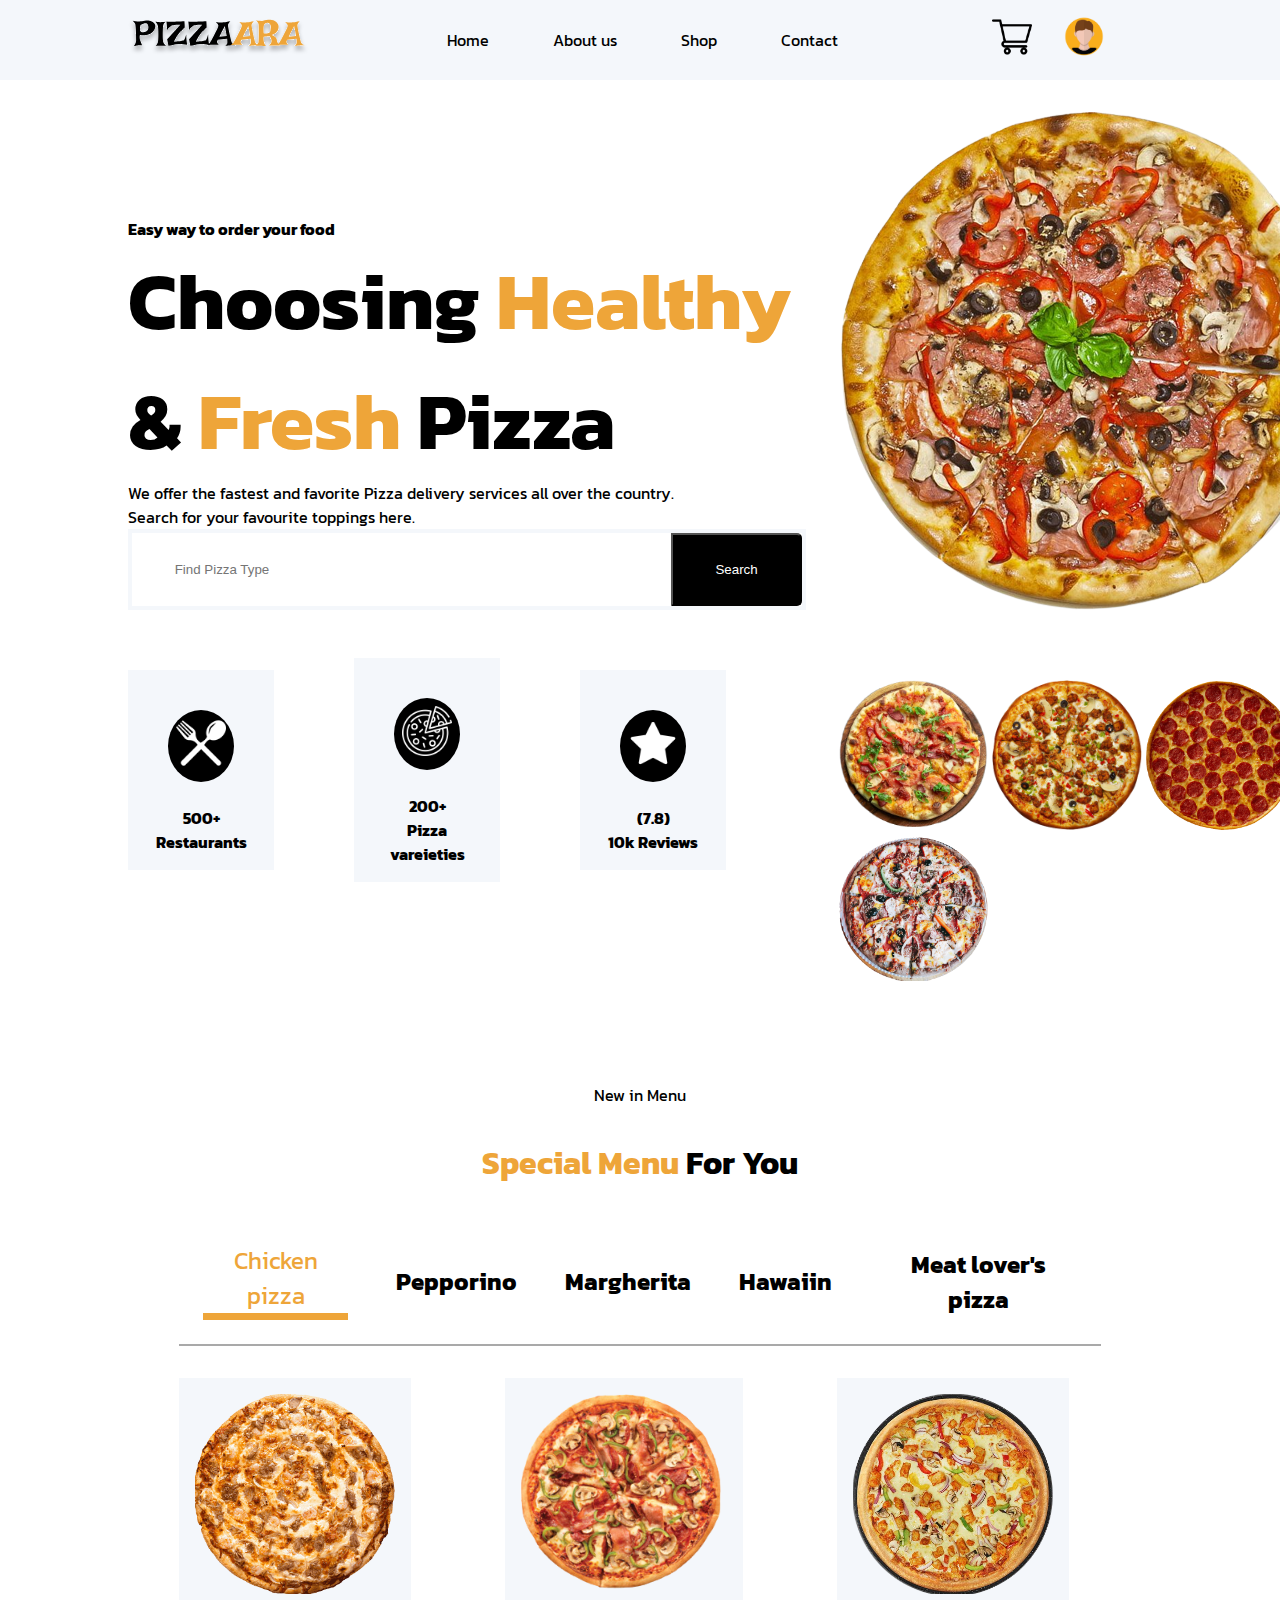
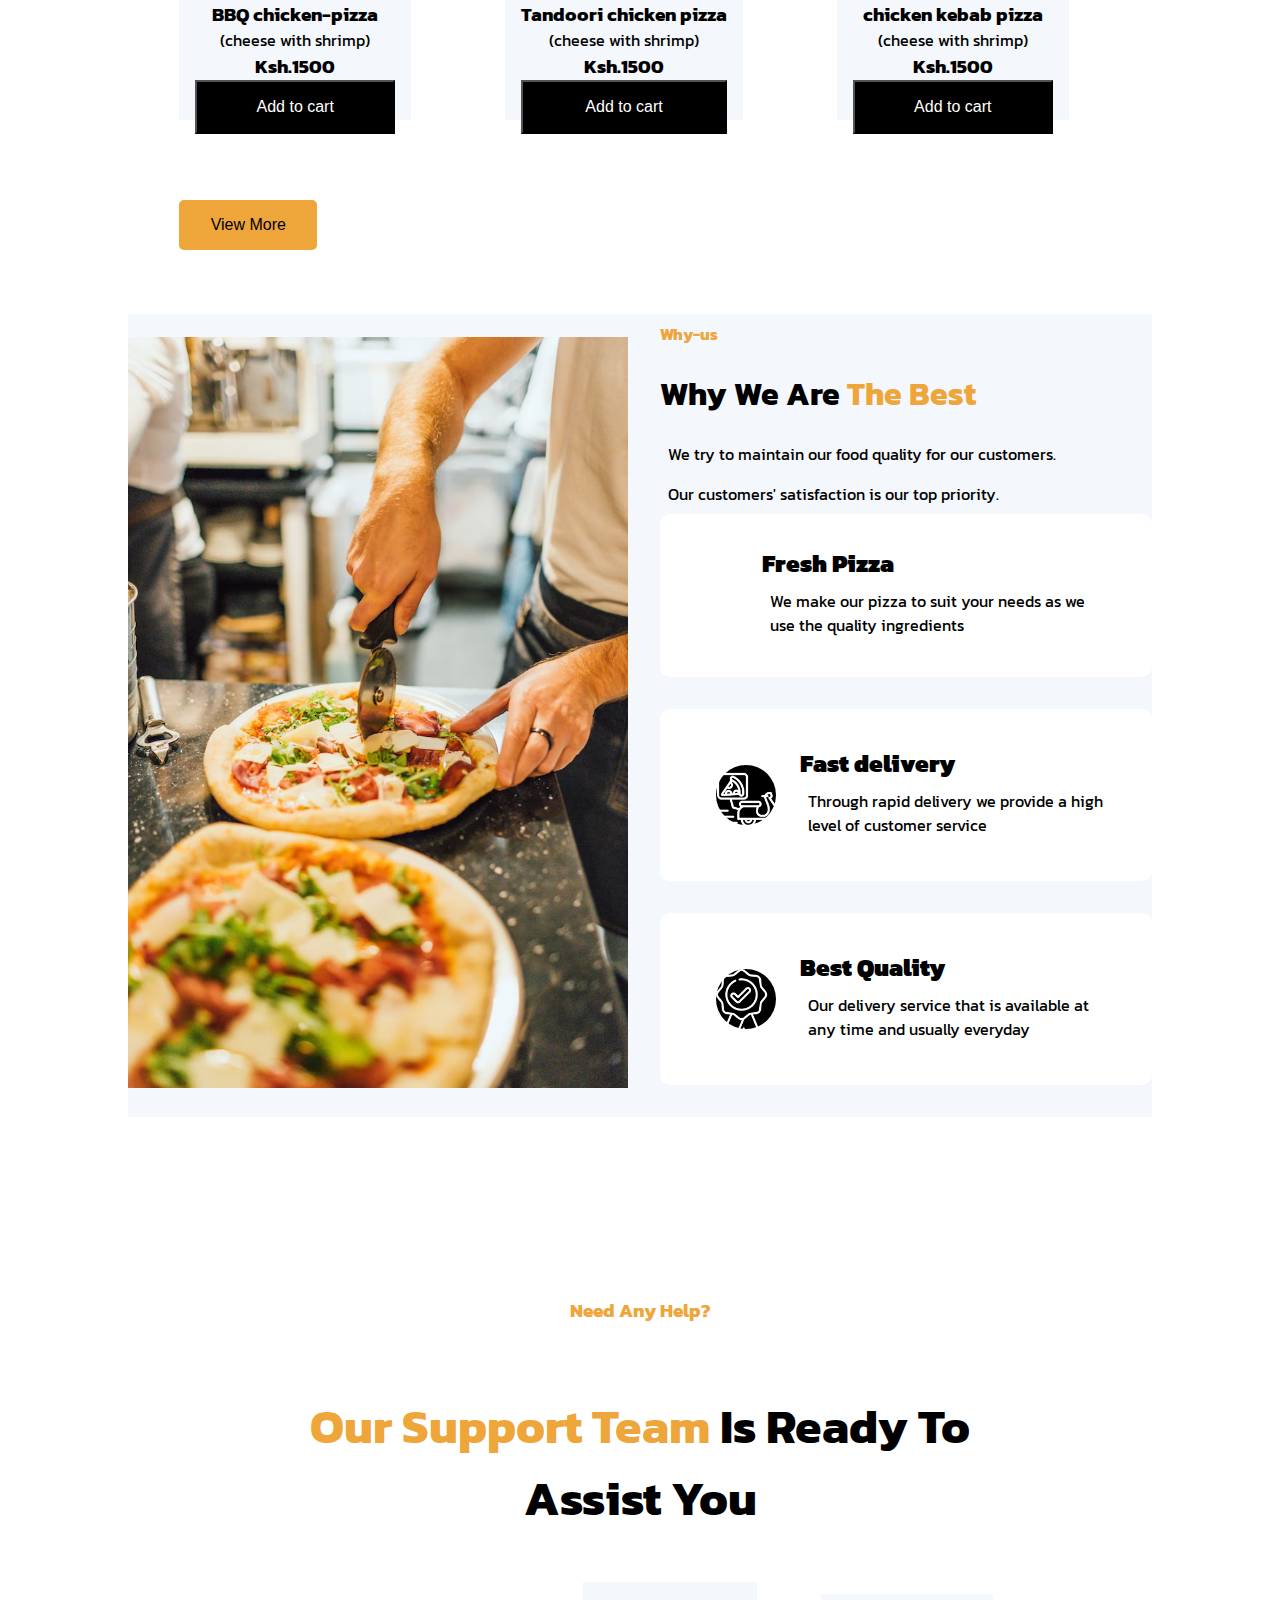
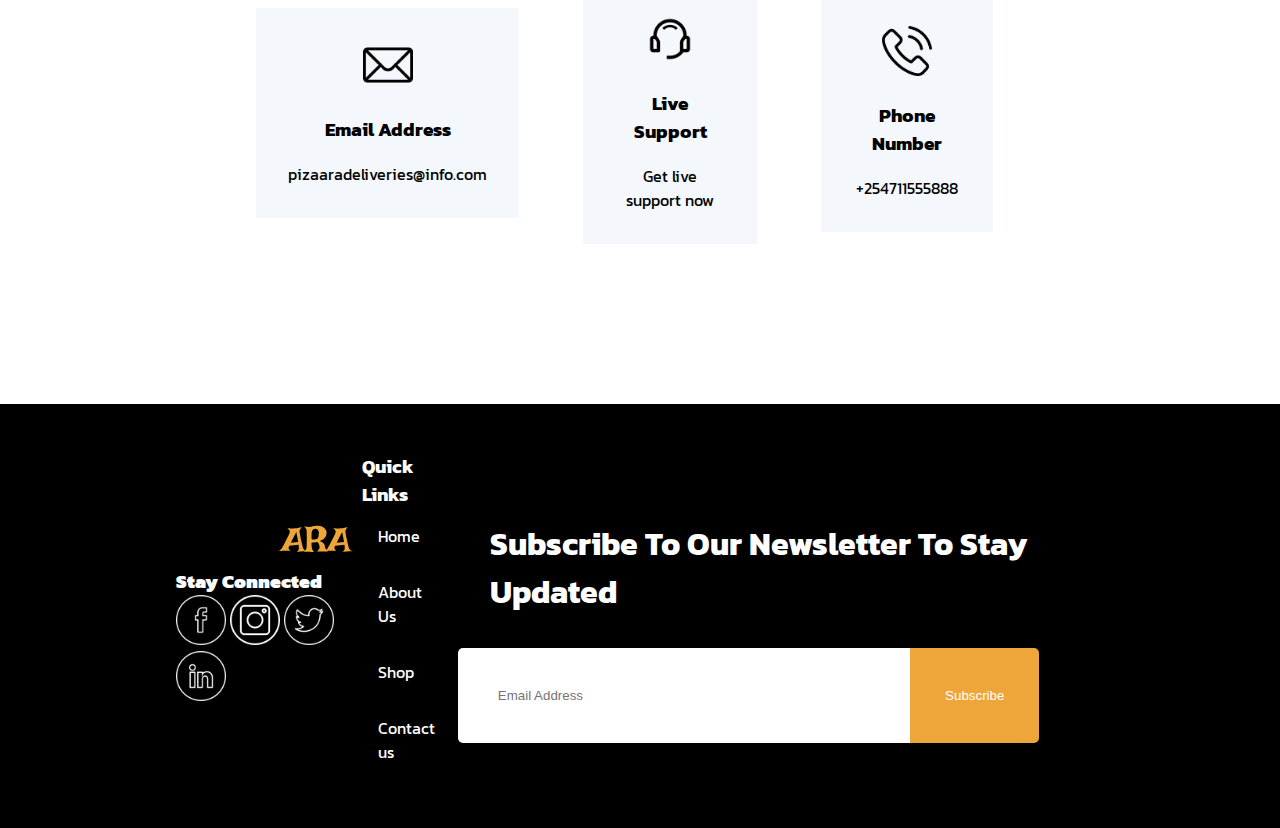
==== commit e89607fe: "fixed the footer and the menu" ====
--- a/index.html
+++ b/index.html
@@ -131,7 +131,7 @@
       <section class="menu">
         <div class="container">
           <div>
-            <p>New in Menu</p>
+            <p><span class="orange">New in Menu </span></p>
             <h2><span class="menu__orange"> Special Menu </span> For You</h2>
           </div>
           <div>
@@ -265,7 +265,8 @@
                 alt="support live"
               />
               <h3>Live Support</h3>
-              <p>Get live support now</p>
+              <p>Get live support now </p>
+              <i class="fa-light fa-arrow-right"></i>
             </div>
 
             <div class="img">
--- a/CSS/style.css
+++ b/CSS/style.css
@@ -131,7 +131,6 @@
   padding: 4em;
 }
 .menu p {
-  color: #eea539;
   text-align: center;
 }
 .menu__container {
@@ -172,14 +171,15 @@
   border: 2px;
   margin-right: 2em;
   padding: 1em;
-  height: 40vh;
+  height: 38vh;
+  margin-top: 2em;
 }
 .menu .btn-black {
   background-color: #000;
   color: #fff;
   font-size: 1rem;
   width: 100%;
-  padding: 2em;
+  padding: 1em;
 }
 .menu .btn-orange {
   background-color: #eea539;
@@ -188,7 +188,7 @@
   font-size: 1rem;
   margin-top: 5em;
   width: 15%;
-  padding: 2em;
+  padding: 1em;
 }
 
 .testimonials__container {
@@ -282,13 +282,17 @@
 .footer__container li {
   color: #fff;
   padding: 1em;
+  font-size: 1rem;
 }
 .footer__container h3 {
   color: #fff;
+  font-weight: bold;
 }
 .footer__container p {
   color: #fff;
   font-size: 2rem;
+  padding: 1em;
+  font-weight: bold;
 }
 .footer__container__orange {
   color: #eea539;
@@ -314,4 +318,5 @@
   border-bottom-right-radius: 5px;
   border-top-left-radius: 0;
   border-bottom-left-radius: 0;
+  border: none;
 }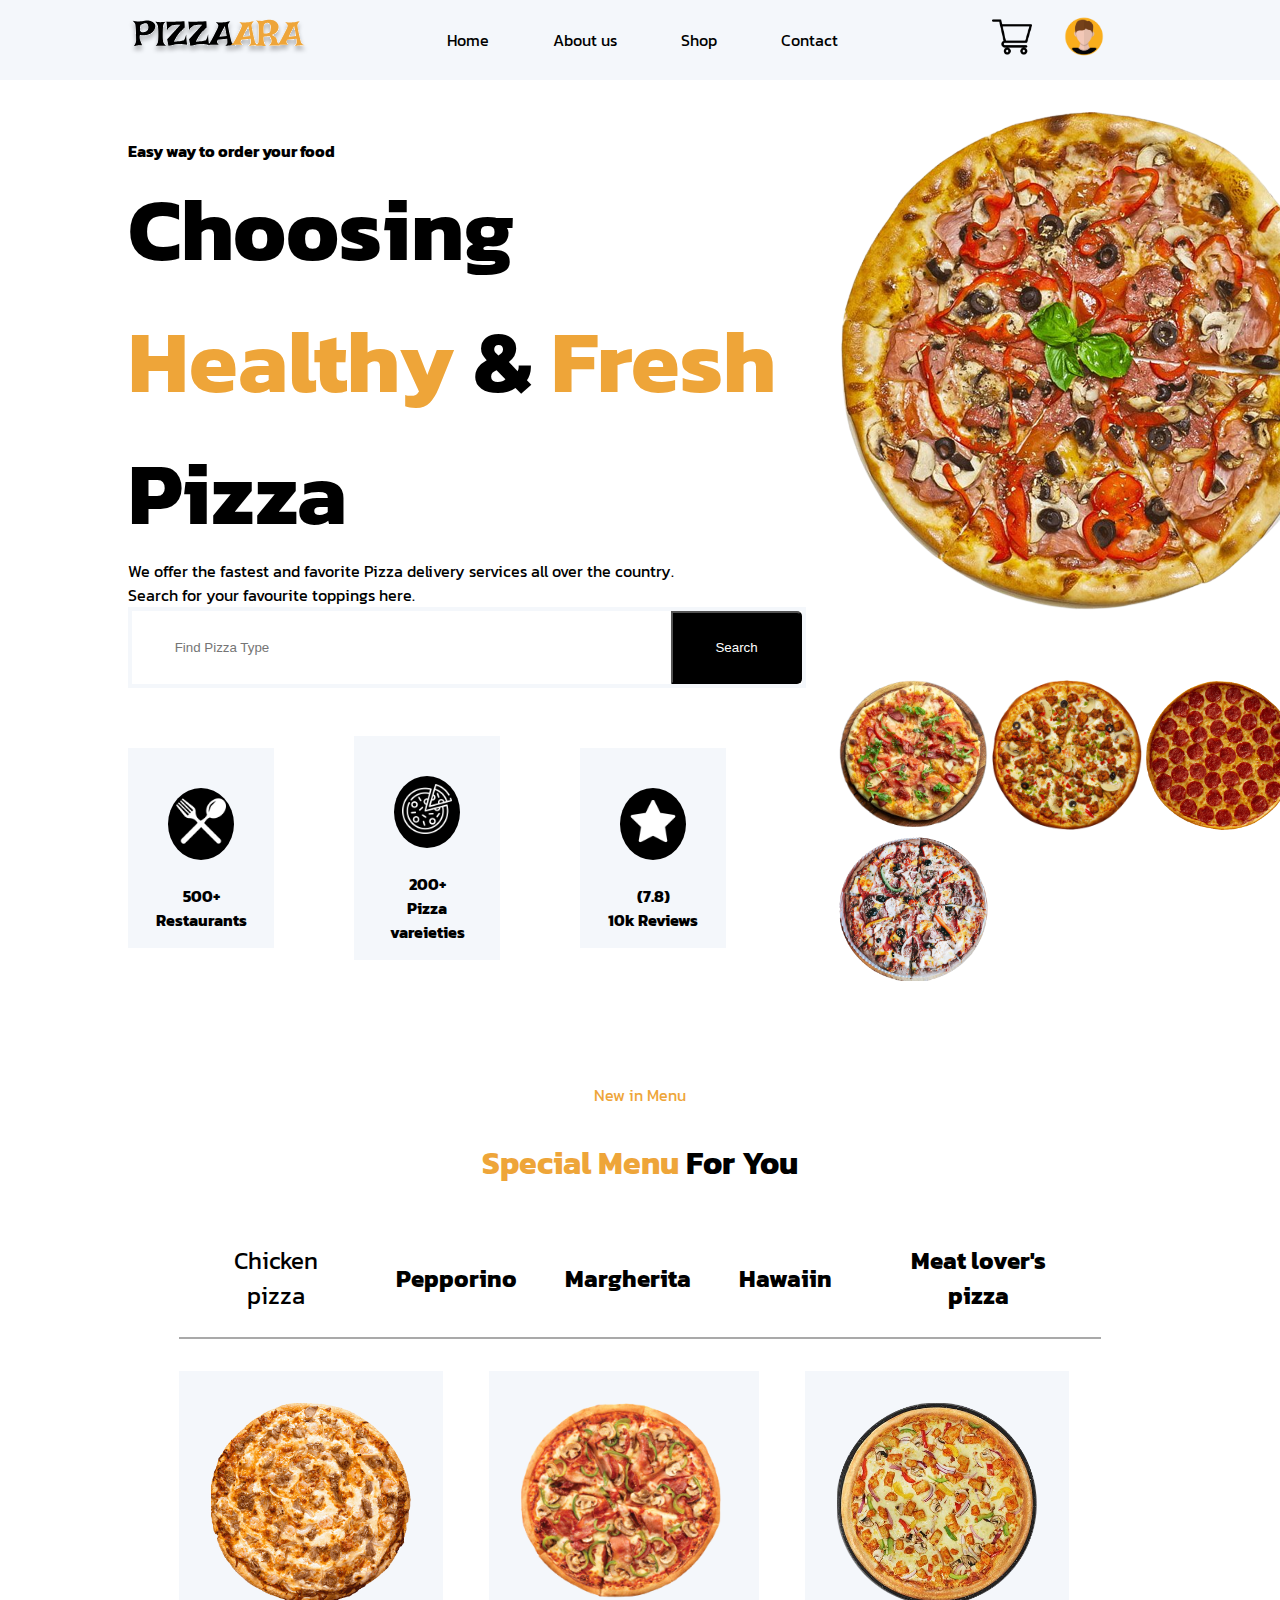
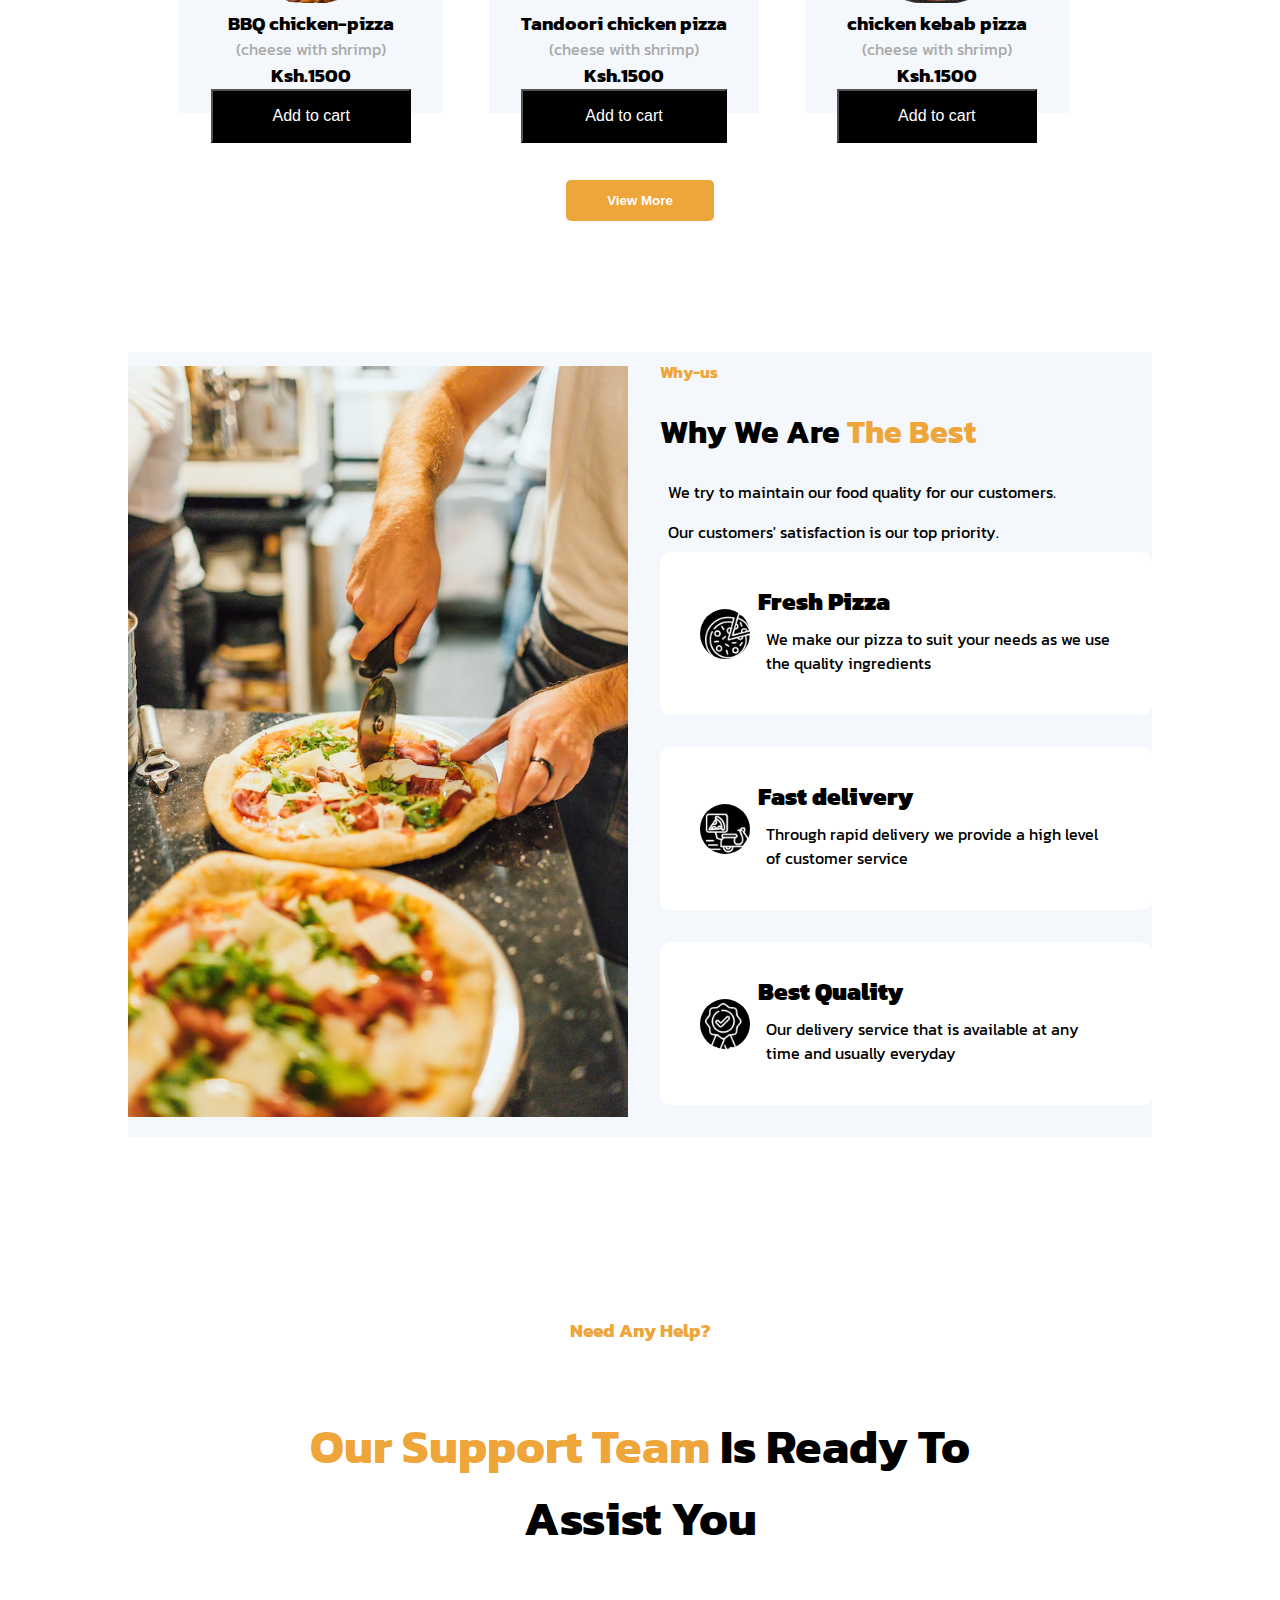
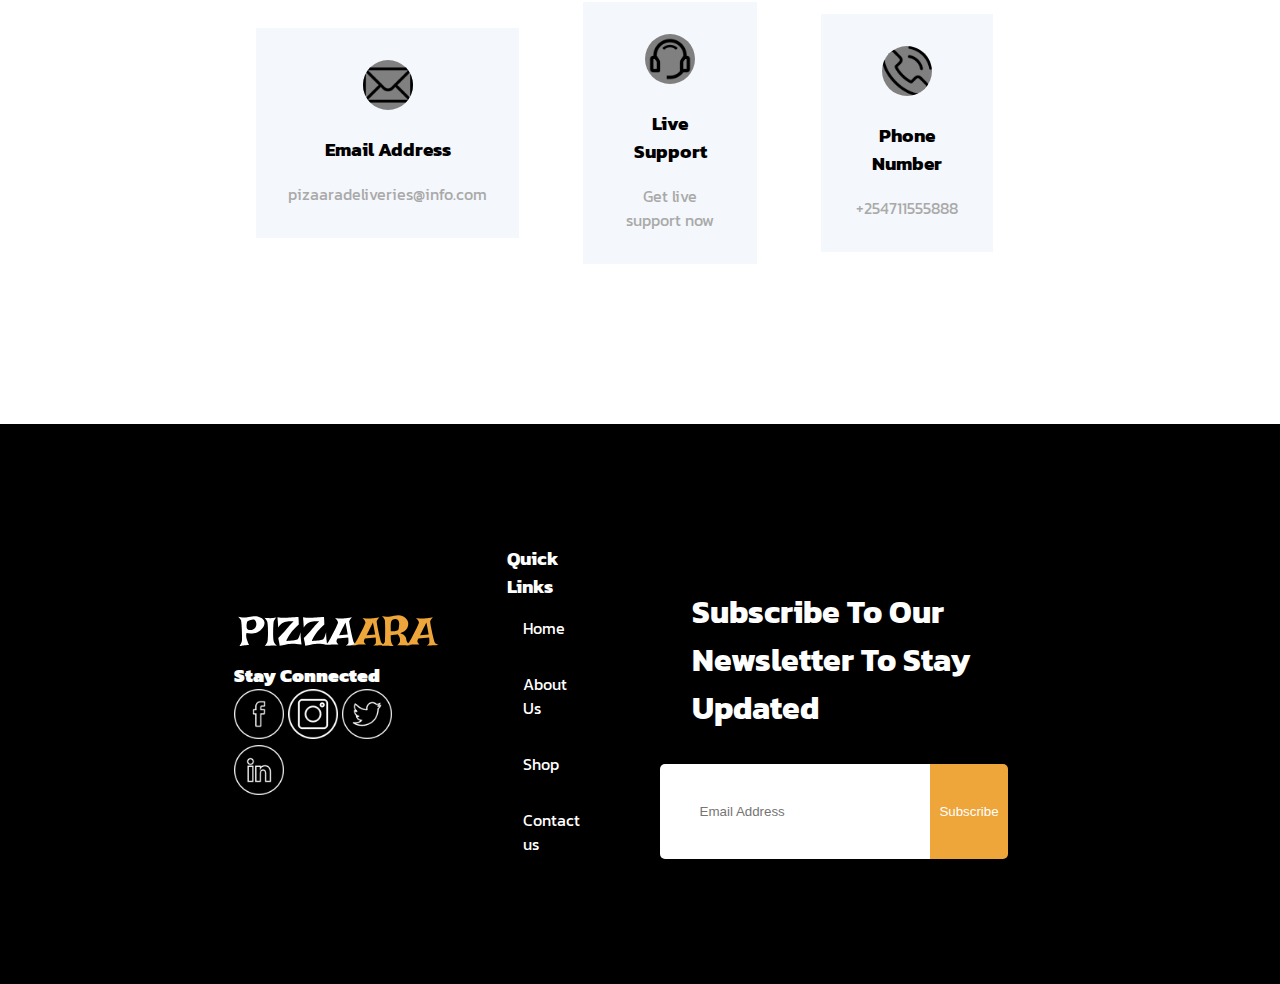
==== commit 53dc610d: "fixed all the html and css markp" ====
--- a/index.html
+++ b/index.html
@@ -30,10 +30,10 @@
             </div>
             <div class="nav__center">
               <ul>
-                <li><a href="#">Home</a></li>
+                <li><a href="./index.html">Home</a></li>
                 <li><a href="#">About us</a></li>
-                <li><a href="./pages/shop.html">Shop</a></li>
-                <li><a href=" /contact.html">Contact</a></li>
+                <li><a href="./shop.html">Shop</a></li>
+                <li><a href=" ./contact.html">Contact</a></li>
               </ul>
             </div>
             <div class="nav__right">
@@ -136,7 +136,7 @@
           </div>
           <div>
             <ul>
-              <li class="orange"><span class="menu__orange">Chicken pizza</span></li>
+              <li>Chicken pizza</li>
               <li><strong>Pepporino</strong></li>
               <li><strong>Margherita</strong></li>
               <li><strong>Hawaiin</strong></li>
@@ -195,12 +195,14 @@
                   Why We Are
                   <span class="testimonials__right--orange">The Best </span>
                 </h2>
-                <p>We try to maintain our food quality for our customers.</p>
+                <p class="testimonial__black">We try to maintain our food quality for our customers.</p>
                 <p>Our customers' satisfaction is our top priority.</p>
               </div>
+              <div class="testimonials__stats">
               <div class="testimonials__right--stats">
-                <img width="70" src="images/fresh-pizza.png" alt="fresh" />
-
+                <div class="img">
+                  <img width="50" src="images/fresh-pizza.png" alt="fresh" />
+                </div>
                 <div>
                   <h3><strong>Fresh Pizza</strong></h3>
                   <p>
@@ -212,7 +214,7 @@
               <div class="testimonials__right--stats">
                 <div class="img">
                   <img
-                    width="70"
+                    width="50"
                     src="images/fast-delivery.png"
                     alt="fast-delivery"
                   />
@@ -227,7 +229,7 @@
               </div>
               <div class="testimonials__right--stats">
                 <div class="img">
-                  <img width="70" src="images/quality.png" alt="quality" />
+                  <img width="50" src="images/quality.png" alt="quality" />
                 </div>
                 <div>
                   <h3><strong>Best Quality</strong></h3>
@@ -237,6 +239,7 @@
                   </p>
                 </div>
               </div>
+              </div>
             </div>
           </div>
         </div>
@@ -253,24 +256,24 @@
           </div>
           <div class="support__container">
             <div class="img">
-              <div><img width="50" src="images/mail.png" alt="mail" /></div>
+              <img class="images" width="50" src="images/mail.png" alt="mail" />
               <h3>Email Address</h3>
               <p>pizaaradeliveries@info.com</p>
             </div>
 
             <div class="img">
               <img
+              class="images"
                 width="50"
                 src="images/live-support.png"
                 alt="support live"
               />
               <h3>Live Support</h3>
-              <p>Get live support now </p>
-              <i class="fa-light fa-arrow-right"></i>
-            </div>
-
-            <div class="img">
-              <img width="50" src="images/phone.png" alt="phone call" />
+              <p>Get live support now <i class="fa-solid fa-arrow-right-long"></i></p>
+            </div>
+
+            <div class="img">
+              <img class="images" width="50" src="images/phone.png" alt="phone call" />
               <h3>Phone Number</h3>
               <p>+254711555888</p>
             </div>
@@ -286,7 +289,7 @@
         <div class="container">
           <div class="footer__container">
             <div class="footer__section">
-              <div><img src="images/logo.svg" alt="logo" /></div>
+              <div><img src="images/logo_light.svg" alt="logo" /></div>
               <h3><strong>Stay Connected</strong></h3>
               <div>
                 <img width="50" src="images/facebook.png" alt="facebook" />
@@ -298,20 +301,20 @@
             <div class="footer__section">
               <h3>Quick Links</h3>
               <ul>
-                <li><span class="footer__orange">Home</span></li>
-                <li>About Us</li>
-                <li>Shop</li>
-                <li>Contact us</li>
+                <li><a href="./index.html">Home</a></li>
+                <li> <a href="#">About Us</a></li>
+                <li> <a href="./shop.html">Shop</a></li>
+                <li> <a href="./contact.html">Contact us</a></li>
               </ul>
             </div>
             <div class="footer__section">
-<div>
-              <p>Subscribe To Our Newsletter To Stay Updated</p>
-              <form>
-                <input placeholder="Email Address" type="email" />
-                <button type="submit">Subscribe</button>
-              </form>
-            </div>
+              <div>
+                <p>Subscribe To Our Newsletter To Stay Updated</p>
+                <form>
+                  <input placeholder="Email Address" type="email" />
+                  <button type="submit">Subscribe</button>
+                </form>
+              </div>
             </div>
           </div>
         </div>
@@ -320,4 +323,3 @@
     <!-- footer ends here -->
   </body>
 </html>
-
--- a/CSS/style.css
+++ b/CSS/style.css
@@ -56,7 +56,7 @@
   flex-direction: row;
 }
 .hero__container h1 {
-  font-size: 5rem;
+  font-size: 5.5rem;
 }
 .hero__container form {
   width: 100%;
@@ -132,6 +132,10 @@
 }
 .menu p {
   text-align: center;
+  color: darkgray;
+}
+.menu .orange {
+  color: #eea539;
 }
 .menu__container {
   display: flex;
@@ -145,9 +149,6 @@
   align-items: center;
   flex-direction: row;
   border-bottom: 2px solid darkgray;
-}
-.menu ul .orange {
-  border-bottom: 7px solid #eea539;
 }
 .menu ul li {
   padding: auto;
@@ -155,6 +156,10 @@
   text-align: center;
   font-size: 1.5rem;
 }
+.menu ul li:hover {
+  color: #eea539;
+  border-bottom: 7px solid #eea539;
+}
 .menu h2 {
   text-align: center;
   padding: 1em;
@@ -170,7 +175,7 @@
   background-color: #f4f7fb;
   border: 2px;
   margin-right: 2em;
-  padding: 1em;
+  padding: 2em;
   height: 38vh;
   margin-top: 2em;
 }
@@ -185,10 +190,12 @@
   background-color: #eea539;
   border: none;
   border-radius: 5px;
-  font-size: 1rem;
-  margin-top: 5em;
-  width: 15%;
-  padding: 1em;
+  font-weight: bolder;
+  width: 16%;
+  color: #fff;
+  padding: 1em;
+  margin: 5em auto;
+  display: block;
 }
 
 .testimonials__container {
@@ -223,17 +230,17 @@
   margin-bottom: 2em;
   border-radius: 10px;
   display: flex;
-  justify-content: space-between;
+  justify-content: center;
   align-items: center;
   flex-direction: row;
 }
 .testimonials .img {
   background-color: #000;
   border-radius: 50%;
-  height: 60px;
-  width: 60px;
-  margin: 1.5em;
-  padding: 0em;
+  height: 50px;
+  width: 50px;
+  margin: 0.5em;
+  padding: 0.3em;
 }
 
 .support {
@@ -253,6 +260,9 @@
   border: 5px;
   margin-right: 4em;
 }
+.support p {
+  color: darkgray;
+}
 .support h3 {
   text-align: center;
   padding: 1em;
@@ -268,9 +278,18 @@
 .support__orange {
   color: #eea539;
 }
+.support .fa-solid {
+  width: 20%;
+}
+.support .images {
+  background-color: gray;
+  border-radius: 50%;
+  text-align: center;
+}
 
 .footer {
   background-color: #000;
+  padding: 2em;
 }
 .footer__container {
   display: flex;
@@ -283,6 +302,13 @@
   color: #fff;
   padding: 1em;
   font-size: 1rem;
+}
+.footer__container li a {
+  text-decoration: none;
+  color: #fff;
+}
+.footer__container li a:hover {
+  color: #eea539;
 }
 .footer__container h3 {
   color: #fff;
@@ -319,4 +345,50 @@
   border-top-left-radius: 0;
   border-bottom-left-radius: 0;
   border: none;
+}
+.footer__section {
+  padding: 2em;
+  margin-top: 0.5em;
+}
+
+.shop__container {
+  display: grid;
+  grid-template-columns: repeat(4, 1fr);
+  grid-template-rows: repeat(1, 1fr);
+}
+.shop ul {
+  display: flex;
+  justify-content: space-between;
+  align-items: center;
+  flex-direction: row;
+  border-bottom: 2px solid darkgray;
+}
+.shop ul li {
+  display: flex;
+  justify-content: space-between;
+  align-items: center;
+  flex-direction: row;
+  padding: auto;
+  margin: 1em;
+  text-align: center;
+  font-size: 1.5rem;
+}
+.shop ul li:hover {
+  color: #eea539;
+  border-bottom: 7px solid #eea539;
+}
+.shop .img {
+  background-color: #f4f7fb;
+  border: 2px;
+  margin-right: 2em;
+  padding: 2em;
+  margin-top: 2em;
+  text-align: center;
+}
+.shop .btn-black {
+  background-color: #000;
+  color: #fff;
+  font-size: 1rem;
+  width: 80%;
+  padding: 1em;
 }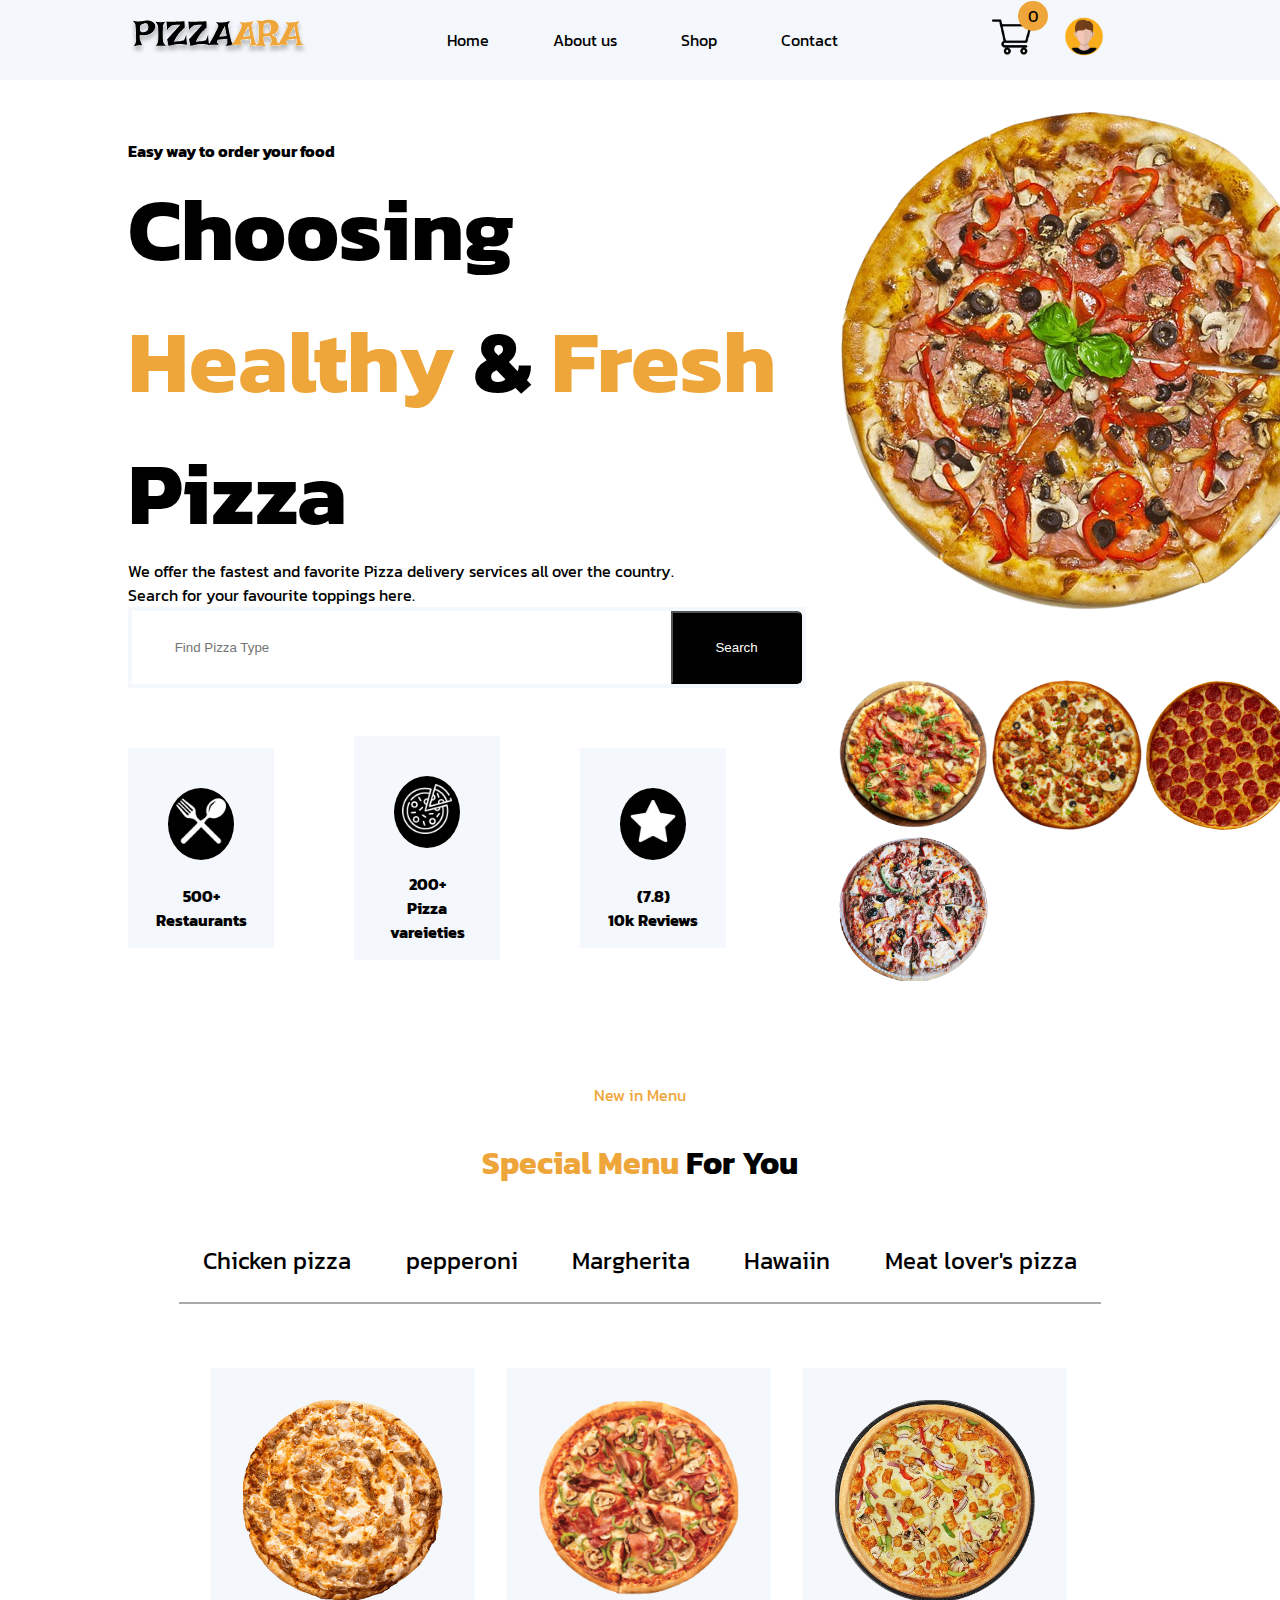
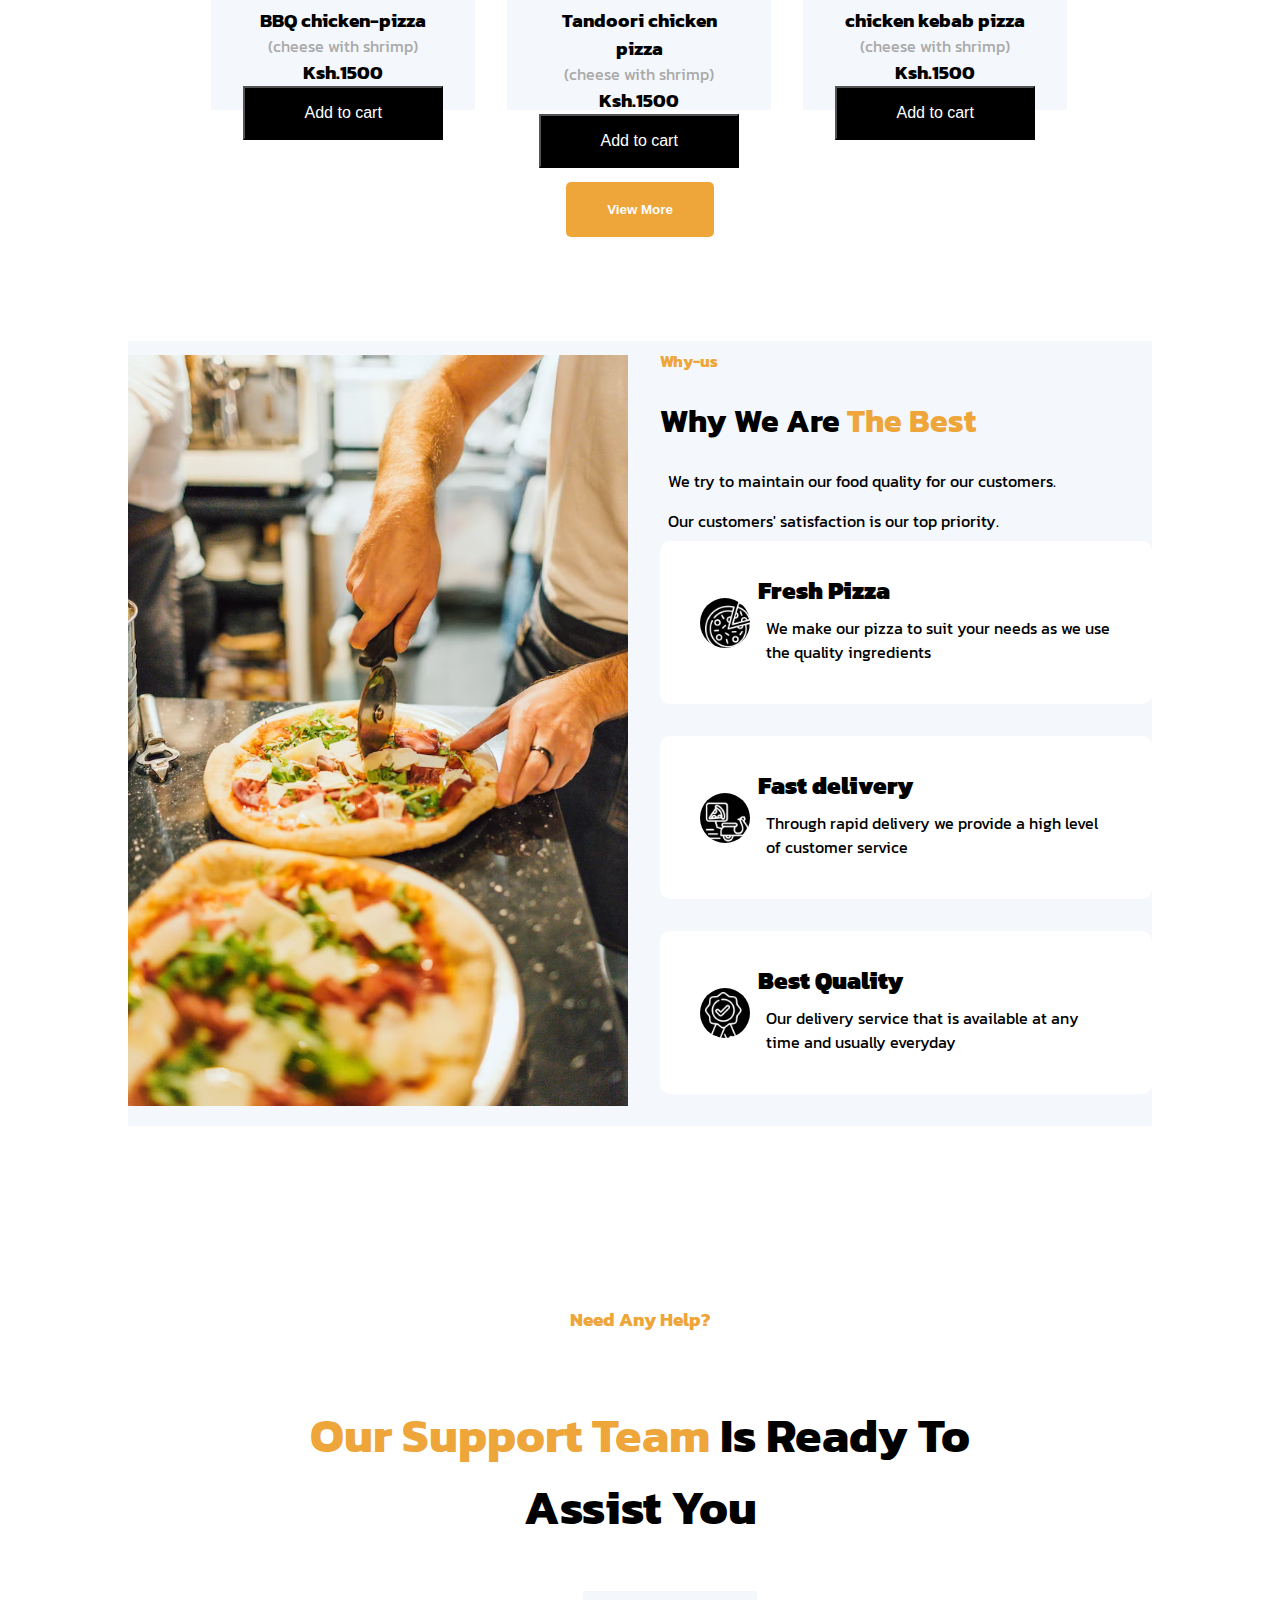
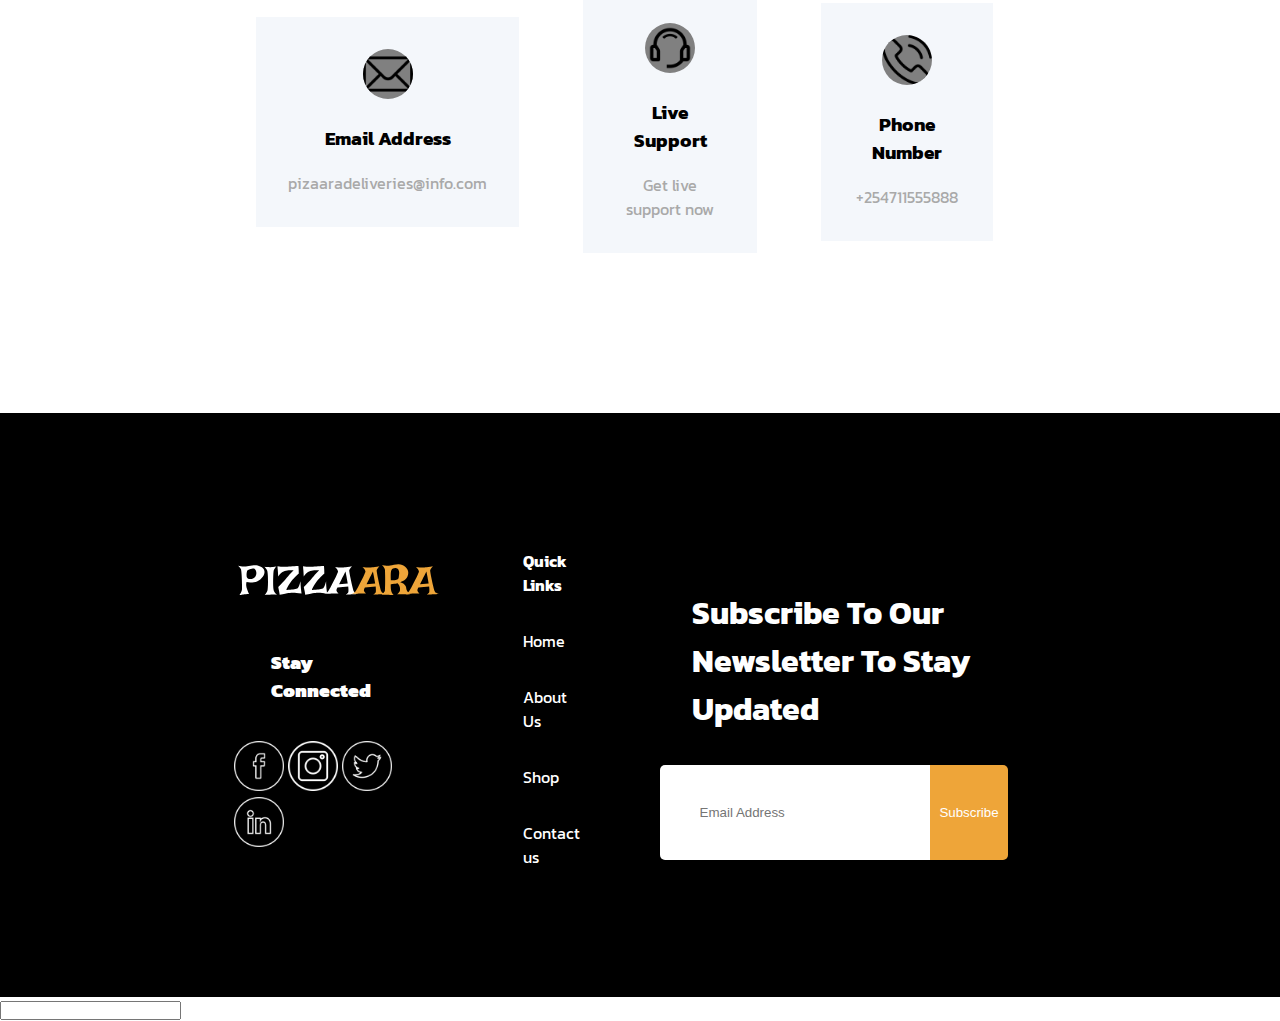
==== commit d930fe2d: "syled using the javascript" ====
--- a/index.html
+++ b/index.html
@@ -37,13 +37,20 @@
               </ul>
             </div>
             <div class="nav__right">
+              
               <ul>
                 <li>
+                  
+                  <span  id="counter" class="nav__right--counter">0</span>
                   <img
                     width="40"
                     src="images/shopping-cart.png"
                     alt="shopping-cart"
                   />
+                  <span class="nav__box" id="cart-preview">
+                    <h3>Cart</h3>
+                    <p>Cart is empty</p>
+                  </span>
                 </li>
                 <li>
                   <img width="40" src="images/avatar.png" alt="user profile" />
@@ -53,6 +60,7 @@
             </div>
           </div>
         </div>
+
       </nav>
       <section class="hero">
         <div class="container">
@@ -135,47 +143,198 @@
             <h2><span class="menu__orange"> Special Menu </span> For You</h2>
           </div>
           <div>
-            <ul>
-              <li>Chicken pizza</li>
-              <li><strong>Pepporino</strong></li>
-              <li><strong>Margherita</strong></li>
-              <li><strong>Hawaiin</strong></li>
-              <li><strong>Meat lover's pizza</strong></li>
+            <ul >
+              <li class="select">Chicken pizza</li>
+              <li class="select">pepperoni</li>
+              <li class="select">Margherita</li>
+              <li class="select">Hawaiin</li>
+              <li class="select">Meat lover's pizza</li>
             </ul>
           </div>
           <div class="menu__container">
-            <div class="img">
-              <img
-                width="200"
-                src="images/barbecue-chicken-pizza.png"
-                alt=" chicken-pizza"
-              />
-              <h3>BBQ chicken-pizza</h3>
-              <p>(cheese with shrimp)</p>
-              <h3>Ksh.1500</h3>
-              <button class="btn-black">Add to cart</button>
-            </div>
-            <div class="img">
-              <img
-                width="200"
-                src="images/tandoori-chicken.png"
-                alt=" tandoori pizza"
-              />
-              <h3>Tandoori chicken pizza</h3>
-              <p>(cheese with shrimp)</p>
-              <h3>Ksh.1500</h3>
-              <button class="btn-black">Add to cart</button>
-            </div>
-            <div class="img">
-              <img
-                width="200"
-                src="images/chicken-kebab.png"
-                alt=" kebab-pizza"
-              />
-              <h3>chicken kebab pizza</h3>
-              <p>(cheese with shrimp)</p>
-              <h3>Ksh.1500</h3>
-              <button class="btn-black">Add to cart</button>
+            <!-- Chicken Pizza -->
+            <div class="menu__item chicken">
+              <div class="img">
+                <img
+                  width="200"
+                  src="images/barbecue-chicken-pizza.png"
+                  alt=" chicken-pizza"
+                />
+                <h3>BBQ chicken-pizza</h3>
+                <p>(cheese with shrimp)</p>
+                <h3 data-price="1500">Ksh.1500</h3>
+                <button class="btn-black add-to-cart">Add to cart</button>
+              </div>
+              <div class="img">
+                <img
+                  width="200"
+                  src="images/tandoori-chicken.png"
+                  alt=" tandoori pizza"
+                />
+                <h3>Tandoori chicken pizza</h3>
+                <p>(cheese with shrimp)</p>
+                <h3 data-price="1500">Ksh.1500</h3>
+                <button class="btn-black add-to-cart">Add to cart</button>
+              </div>
+              <div class="img">
+                <img
+                  width="200"
+                  src="images/chicken-kebab.png"
+                  alt=" kebab-pizza"
+                />
+                <h3>chicken kebab pizza</h3>
+                <p>(cheese with shrimp)</p>
+                <h3 data-price="1500">Ksh.1500</h3>
+                <button class="btn-black add-to-cart">Add to cart</button>
+              </div>
+            </div>
+
+            <!-- Pepperoni Pizza -->
+            <div class="menu__item pepperoni">
+              <div class="img">
+                <img
+                  width="200"
+                  src="images/barbecue-chicken-pizza.png"
+                  alt=" chicken-pizza"
+                />
+                <h3>BBQ pepperoni-pizza</h3>
+                <p>(cheese with shrimp)</p>
+                <h3 data-price="1500">Ksh.1500</h3>
+                <button class="btn-black add-to-cart">Add to cart</button>
+              </div>
+              <div class="img">
+                <img
+                  width="200"
+                  src="images/tandoori-chicken.png"
+                  alt=" tandoori pizza"
+                />
+                <h3>Tandoori pepperoni pizza</h3>
+                <p>(cheese with shrimp)</p>
+                <h3 data-price="1500">Ksh.1500</h3>
+                <button class="btn-black add-to-cart">Add to cart</button>
+              </div>
+              <div class="img">
+                <img
+                  width="200"
+                  src="images/chicken-kebab.png"
+                  alt=" kebab-pizza"
+                />
+                <h3>pepperoni kebab pizza</h3>
+                <p>(cheese with shrimp)</p>
+                <h3 data-price="1500">Ksh.1500</h3>
+                <button class="btn-black add-to-cart">Add to cart</button>
+              </div>
+            </div>
+
+            <!-- Magherita Pizza -->
+            <div class="menu__item magherita">
+              <div class="img">
+                <img
+                  width="200"
+                  src="images/barbecue-chicken-pizza.png"
+                  alt=" chicken-pizza"
+                />
+                <h3>BBQ magherita-pizza</h3>
+                <p>(cheese with shrimp)</p>
+                <h3 data-price="1500">Ksh.1500</h3>
+                <button class="btn-black add-to-cart">Add to cart</button>
+              </div>
+              <div class="img">
+                <img
+                  width="200"
+                  src="images/tandoori-chicken.png"
+                  alt=" tandoori pizza"
+                />
+                <h3>Tandoori magherita pizza</h3>
+                <p>(cheese with shrimp)</p>
+                <h3 data-price="1500">Ksh.1500</h3>
+                <button class="btn-black add-to-cart">Add to cart</button>
+              </div>
+              <div class="img">
+                <img
+                  width="200"
+                  src="images/chicken-kebab.png"
+                  alt=" kebab-pizza"
+                />
+                <h3>magherita kebab pizza</h3>
+                <p>(cheese with shrimp)</p>
+                <h3 data-price="1500">Ksh.1500</h3>
+                <button class="btn-black add-to-cart">Add to cart</button>
+              </div>
+            </div>
+
+            <!-- Hawaiian Pizza -->
+            <div class="menu__item hawaiian">
+              <div class="img">
+                <img
+                  width="200"
+                  src="images/barbecue-chicken-pizza.png"
+                  alt=" chicken-pizza"
+                />
+                <h3>BBQ Hawaiian-pizza</h3>
+                <p>(cheese with shrimp)</p>
+                <h3 data-price="1500">Ksh.1500</h3>
+                <button class="btn-black add-to-cart">Add to cart</button>
+              </div>
+              <div class="img">
+                <img
+                  width="200"
+                  src="images/tandoori-chicken.png"
+                  alt=" tandoori pizza"
+                />
+                <h3>Tandoori Hawaiian pizza</h3>
+                <p>(cheese with shrimp)</p>
+                <h3 data-price="1500">Ksh.1500</h3>
+                <button class="btn-black add-to-cart">Add to cart</button>
+              </div>
+              <div class="img">
+                <img
+                  width="200"
+                  src="images/chicken-kebab.png"
+                  alt=" kebab-pizza"
+                />
+                <h3>Hawaiian kebab pizza</h3>
+                <p>(cheese with shrimp)</p>
+                <h3 data-price="1500">Ksh.1500</h3>
+                <button class="btn-black add-to-cart">Add to cart</button>
+              </div>
+            </div>
+
+            <!-- Meat Lovers Pizza -->
+            <div class="menu__item meatlovers">
+              <div class="img">
+                <img
+                  width="200"
+                  src="images/barbecue-chicken-pizza.png"
+                  alt=" chicken-pizza"
+                />
+                <h3>BBQ Meat Lovers-pizza</h3>
+                <p>(cheese with shrimp)</p>
+                <h3 data-price="1500">Ksh.1500</h3>
+                <button class="btn-black add-to-cart">Add to cart</button>
+              </div>
+              <div class="img">
+                <img
+                  width="200"
+                  src="images/tandoori-chicken.png"
+                  alt=" tandoori pizza"
+                />
+                <h3>Tandoori Meat Lovers pizza</h3>
+                <p>(cheese with shrimp)</p>
+                <h3 data-price="1500">Ksh.1500</h3>
+                <button class="btn-black add-to-cart">Add to cart</button>
+              </div>
+              <div class="img">
+                <img
+                  width="200"
+                  src="images/chicken-kebab.png"
+                  alt=" kebab-pizza"
+                />
+                <h3>Meat Lovers kebab pizza</h3>
+                <p>(cheese with shrimp)</p>
+                <h3 data-price="1500">Ksh.1500</h3>
+                <button class="btn-black add-to-cart">Add to cart</button>
+              </div>
             </div>
           </div>
           <div><button class="btn-orange">View More</button></div>
@@ -195,50 +354,52 @@
                   Why We Are
                   <span class="testimonials__right--orange">The Best </span>
                 </h2>
-                <p class="testimonial__black">We try to maintain our food quality for our customers.</p>
+                <p class="testimonial__black">
+                  We try to maintain our food quality for our customers.
+                </p>
                 <p>Our customers' satisfaction is our top priority.</p>
               </div>
               <div class="testimonials__stats">
-              <div class="testimonials__right--stats">
-                <div class="img">
-                  <img width="50" src="images/fresh-pizza.png" alt="fresh" />
-                </div>
-                <div>
-                  <h3><strong>Fresh Pizza</strong></h3>
-                  <p>
-                    We make our pizza to suit your needs as we use the quality
-                    ingredients
-                  </p>
-                </div>
-              </div>
-              <div class="testimonials__right--stats">
-                <div class="img">
-                  <img
-                    width="50"
-                    src="images/fast-delivery.png"
-                    alt="fast-delivery"
-                  />
-                </div>
-                <div>
-                  <h3><strong>Fast delivery</strong></h3>
-                  <p>
-                    Through rapid delivery we provide a high level of customer
-                    service
-                  </p>
-                </div>
-              </div>
-              <div class="testimonials__right--stats">
-                <div class="img">
-                  <img width="50" src="images/quality.png" alt="quality" />
-                </div>
-                <div>
-                  <h3><strong>Best Quality</strong></h3>
-                  <p>
-                    Our delivery service that is available at any time and
-                    usually everyday
-                  </p>
-                </div>
-              </div>
+                <div class="testimonials__right--stats">
+                  <div class="img">
+                    <img width="50" src="images/fresh-pizza.png" alt="fresh" />
+                  </div>
+                  <div>
+                    <h3><strong>Fresh Pizza</strong></h3>
+                    <p>
+                      We make our pizza to suit your needs as we use the quality
+                      ingredients
+                    </p>
+                  </div>
+                </div>
+                <div class="testimonials__right--stats">
+                  <div class="img">
+                    <img
+                      width="50"
+                      src="images/fast-delivery.png"
+                      alt="fast-delivery"
+                    />
+                  </div>
+                  <div>
+                    <h3><strong>Fast delivery</strong></h3>
+                    <p>
+                      Through rapid delivery we provide a high level of customer
+                      service
+                    </p>
+                  </div>
+                </div>
+                <div class="testimonials__right--stats">
+                  <div class="img">
+                    <img width="50" src="images/quality.png" alt="quality" />
+                  </div>
+                  <div>
+                    <h3><strong>Best Quality</strong></h3>
+                    <p>
+                      Our delivery service that is available at any time and
+                      usually everyday
+                    </p>
+                  </div>
+                </div>
               </div>
             </div>
           </div>
@@ -263,17 +424,25 @@
 
             <div class="img">
               <img
-              class="images"
+                class="images"
                 width="50"
                 src="images/live-support.png"
                 alt="support live"
               />
               <h3>Live Support</h3>
-              <p>Get live support now <i class="fa-solid fa-arrow-right-long"></i></p>
+              <p>
+                Get live support now
+                <i class="fa-solid fa-arrow-right-long"></i>
+              </p>
             </div>
 
             <div class="img">
-              <img class="images" width="50" src="images/phone.png" alt="phone call" />
+              <img
+                class="images"
+                width="50"
+                src="images/phone.png"
+                alt="phone call"
+              />
               <h3>Phone Number</h3>
               <p>+254711555888</p>
             </div>
@@ -291,7 +460,7 @@
             <div class="footer__section">
               <div><img src="images/logo_light.svg" alt="logo" /></div>
               <h3><strong>Stay Connected</strong></h3>
-              <div>
+              <div class="footer__section--socials">
                 <img width="50" src="images/facebook.png" alt="facebook" />
                 <img width="50" src="images/instagram.png" alt="instagram" />
                 <img width="50" src="images/twitter.png" alt="twitter" />
@@ -299,12 +468,12 @@
               </div>
             </div>
             <div class="footer__section">
-              <h3>Quick Links</h3>
-              <ul>
+              <h4>Quick Links</h4>
+              <ul >
                 <li><a href="./index.html">Home</a></li>
-                <li> <a href="#">About Us</a></li>
-                <li> <a href="./shop.html">Shop</a></li>
-                <li> <a href="./contact.html">Contact us</a></li>
+                <li><a href="#">About Us</a></li>
+                <li><a href="./shop.html">Shop</a></li>
+                <li><a href="./contact.html">Contact us</a></li>
               </ul>
             </div>
             <div class="footer__section">
@@ -321,5 +490,10 @@
       </section>
     </footer>
     <!-- footer ends here -->
+    <script src="js/app.js"></script>
+    <script src="js/cart.js"></script>
   </body>
 </html>
+
+
+<input type="text">--- a/CSS/style.css
+++ b/CSS/style.css
@@ -21,6 +21,14 @@
   font-family: "Kanit", sans-serif;
 }
 
+.pepperoni, .magherita, .hawaiian, .meatlovers {
+  display: none;
+}
+
+.chicken {
+  display: flex;
+}
+
 .nav {
   background-color: #f4f7fb;
 }
@@ -37,6 +45,7 @@
   flex-direction: row;
 }
 .nav ul li {
+  position: relative;
   padding: 1em;
   font-size: 1rem;
 }
@@ -47,6 +56,40 @@
 .nav ul li a:hover {
   background-color: #eea539;
   color: #fff;
+}
+.nav__right ul li:first-child:hover > span:last-child {
+  display: block;
+}
+.nav__right--counter {
+  display: block;
+  height: 30px;
+  width: 30px;
+  background-color: #eea539;
+  display: flex;
+  justify-content: center;
+  align-items: center;
+  flex-direction: row;
+  border-radius: 50%;
+  position: absolute;
+  right: 0;
+  top: 0;
+}
+.nav__box {
+  min-height: 200px;
+  width: 400px;
+  background-color: #fff;
+  box-shadow: 1px 1px 5px darkgrey;
+  position: absolute;
+  top: 80%;
+  left: -40%;
+  border-radius: 5px;
+  display: none;
+}
+.nav__box p {
+  text-align: center;
+}
+.nav__box h3 {
+  text-align: center;
 }
 
 .hero__container {
@@ -137,11 +180,8 @@
 .menu .orange {
   color: #eea539;
 }
-.menu__container {
-  display: flex;
-  justify-content: space-between;
-  align-items: center;
-  flex-direction: row;
+.menu__container > div {
+  padding: 2em;
 }
 .menu ul {
   display: flex;
@@ -155,10 +195,6 @@
   margin: 1em;
   text-align: center;
   font-size: 1.5rem;
-}
-.menu ul li:hover {
-  color: #eea539;
-  border-bottom: 7px solid #eea539;
 }
 .menu h2 {
   text-align: center;
@@ -193,9 +229,14 @@
   font-weight: bolder;
   width: 16%;
   color: #fff;
-  padding: 1em;
-  margin: 5em auto;
+  padding: 1.5em;
+  margin: 3em auto;
   display: block;
+}
+
+.active {
+  color: #eea539;
+  border-bottom: 6px solid #eea539;
 }
 
 .testimonials__container {
@@ -313,6 +354,12 @@
 .footer__container h3 {
   color: #fff;
   font-weight: bold;
+  padding: 2em;
+}
+.footer__container h4 {
+  color: #fff;
+  font-weight: bold;
+  padding: 1em;
 }
 .footer__container p {
   color: #fff;
@@ -350,6 +397,9 @@
   padding: 2em;
   margin-top: 0.5em;
 }
+.footer__section__section--social {
+  margin-top: 2em;
+}
 
 .shop__container {
   display: grid;
@@ -373,10 +423,6 @@
   text-align: center;
   font-size: 1.5rem;
 }
-.shop ul li:hover {
-  color: #eea539;
-  border-bottom: 7px solid #eea539;
-}
 .shop .img {
   background-color: #f4f7fb;
   border: 2px;
